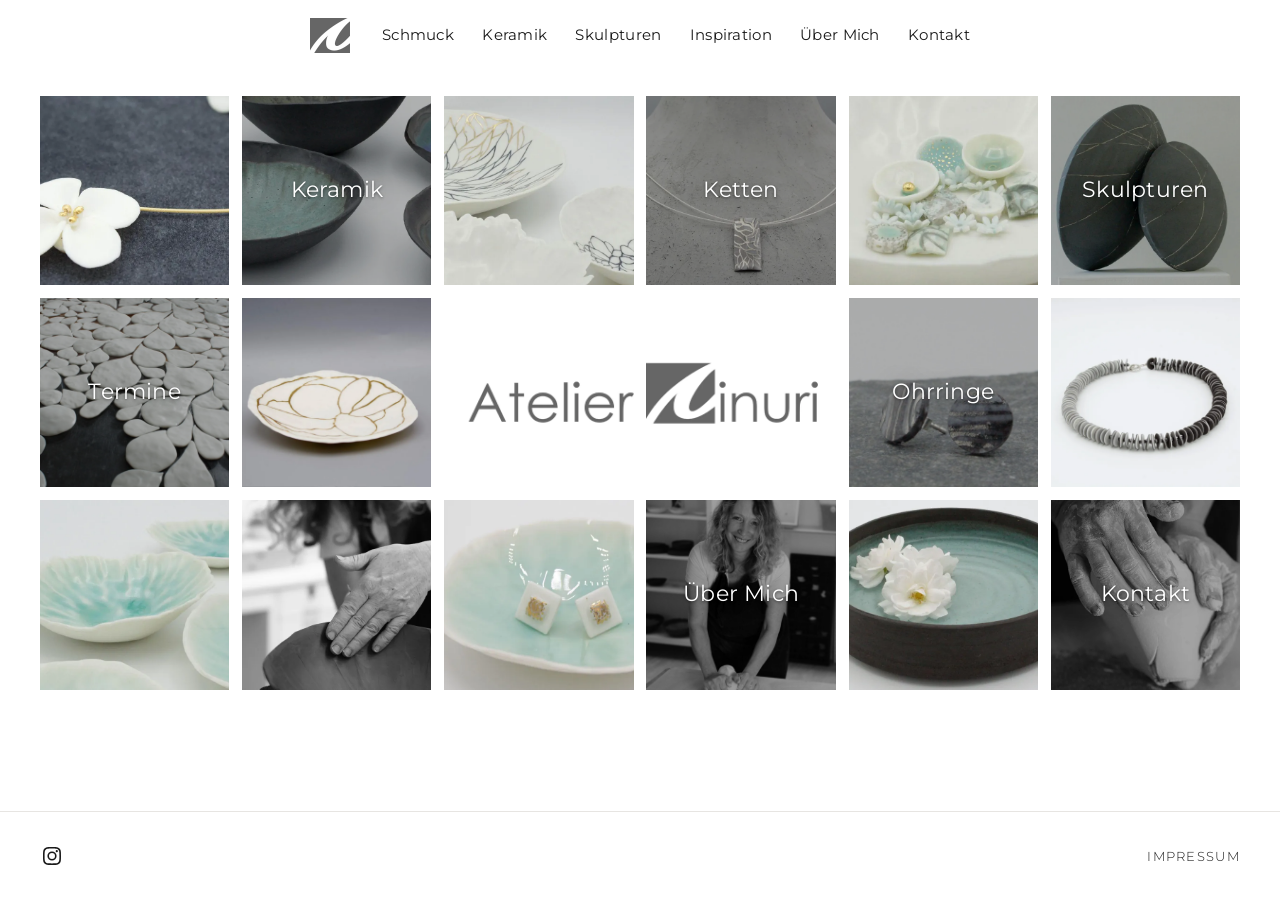
==== index.html @ c5128007 "Start page: black-and-white photos never share an edge The hands, Über Mich and Kontakt photos are t" ====
<!doctype html>
<html lang="de">
<head>
  <meta charset="utf-8">
  <meta name="viewport" content="width=device-width, initial-scale=1">
  <title>Atelier Ninuri</title>
  <meta name="description" content="Atelier Ninuri – Keramik und Porzellanmanufaktur in Gräfelfing: Schmuck, Keramik und Skulpturen von Martina Stößer.">
  <link rel="canonical" href="https://ninuri.de/">
  <meta property="og:type" content="website">
  <meta property="og:title" content="Atelier Ninuri">
  <meta property="og:description" content="Atelier Ninuri – Keramik und Porzellanmanufaktur in Gräfelfing: Schmuck, Keramik und Skulpturen von Martina Stößer.">
  <meta property="og:url" content="https://ninuri.de/">
  <meta property="og:image" content="https://ninuri.de/assets/img/home/start30.webp">
  <meta name="theme-color" content="#ffffff">
  <link rel="icon" type="image/png" href="assets/img/favicon.png">
  <link rel="apple-touch-icon" href="assets/img/apple-touch-icon.png">
  <link rel="preload" href="assets/fonts/montserrat.woff2" as="font" type="font/woff2" crossorigin>
  <link rel="stylesheet" href="css/style.css">
  <script>document.documentElement.classList.add('js')</script>
</head>
<body>
  <a class="skip-link" href="#main">Zum Inhalt springen</a>

  <header class="site-header">
    <div class="wrap header-inner">
      <a class="brand" href="./" aria-current="page"><img src="assets/img/logo.webp" width="160" height="140" alt="Atelier Ninuri – Startseite"></a>
      <button class="nav-toggle" type="button" aria-expanded="false" aria-controls="site-nav">
        <span class="nav-toggle-text">Menü</span><span class="burger" aria-hidden="true"></span>
      </button>
      <nav class="site-nav" id="site-nav" aria-label="Hauptmenü">
        <ul>
        <li><a href="schmuck/">Schmuck</a></li>
        <li><a href="keramik/">Keramik</a></li>
        <li><a href="skulpturen/">Skulpturen</a></li>
        <li><a href="inspiration/">Inspiration</a></li>
        <li><a href="ueber-mich/">Über Mich</a></li>
        <li><a href="kontaktformular/">Kontakt</a></li>
        </ul>
      </nav>
    </div>
  </header>

  <main id="main">
    <h1 class="visually-hidden">Atelier Ninuri</h1>
    <ul class="mosaic">
      <li style="--o4: 1; --o2: 1"><img src="assets/img/home/start00.webp" width="800" height="533" fetchpriority="high" decoding="async" alt=""></li>
      <li style="--o4: 2; --o2: 2"><a href="keramik/"><img src="assets/img/home/start01.webp" width="800" height="533" fetchpriority="high" decoding="async" alt=""><span class="tile-label"><span>Keramik</span></span></a></li>
      <li style="--o4: 3; --o2: 4"><img src="assets/img/home/start32.webp" width="800" height="533" fetchpriority="high" decoding="async" alt=""></li>
      <li style="--o4: 4; --o2: 3"><a href="schmuck/"><img src="assets/img/home/start33.webp" width="800" height="533" fetchpriority="high" decoding="async" alt=""><span class="tile-label"><span>Ketten</span></span></a></li>
      <li style="--o4: 6; --o2: 5"><img src="assets/img/home/start34.webp" width="800" height="533" fetchpriority="high" decoding="async" alt=""></li>
      <li style="--o4: 8; --o2: 6"><a href="skulpturen/"><img src="assets/img/home/start05.webp" width="800" height="533" fetchpriority="high" decoding="async" alt=""><span class="tile-label"><span>Skulpturen</span></span></a></li>
      <li class="sq" style="--o4: 5; --o2: 7"><a href="termine/"><img src="assets/img/home/start15.webp" width="800" height="800" loading="lazy" decoding="async" alt=""><span class="tile-label"><span>Termine</span></span></a></li>
      <li class="sq" style="--o4: 7; --o2: 8"><img src="assets/img/home/start21.webp" width="800" height="800" loading="lazy" decoding="async" alt=""></li>
      <li class="sq logo-half"><img src="assets/img/home/logo-left.webp" width="800" height="800" fetchpriority="high" alt=""></li>
      <li class="sq logo-half"><img src="assets/img/home/logo-right.webp" width="800" height="800" fetchpriority="high" alt=""></li>
      <li class="sq" style="--o4: 9; --o2: 10"><a href="schmuck/"><img src="assets/img/home/start14.webp" width="800" height="800" loading="lazy" decoding="async" alt=""><span class="tile-label"><span>Ohrringe</span></span></a></li>
      <li class="sq" style="--o4: 10; --o2: 9"><img src="assets/img/home/start10.webp" width="800" height="800" loading="lazy" decoding="async" alt=""></li>
      <li style="--o4: 12; --o2: 12"><img src="assets/img/home/start30.webp" width="800" height="533" loading="lazy" decoding="async" alt=""></li>
      <li style="--o4: 16; --o2: 15"><img src="assets/img/home/start22.webp" width="800" height="534" loading="lazy" decoding="async" alt=""></li>
      <li style="--o4: 15; --o2: 13"><img src="assets/img/home/start25.webp" width="800" height="534" loading="lazy" decoding="async" alt=""></li>
      <li style="--o4: 11; --o2: 11"><a href="ueber-mich/"><img src="assets/img/home/start24.webp" class="focus-top" width="800" height="800" loading="lazy" decoding="async" alt=""><span class="tile-label"><span>Über Mich</span></span></a></li>
      <li style="--o4: 13; --o2: 16"><img src="assets/img/home/start23.webp" width="800" height="534" loading="lazy" decoding="async" alt=""></li>
      <li style="--o4: 14; --o2: 14"><a href="kontaktformular/"><img src="assets/img/home/start31.webp" width="800" height="533" loading="lazy" decoding="async" alt=""><span class="tile-label"><span>Kontakt</span></span></a></li>
    </ul>
  </main>

  <footer class="site-footer">
    <div class="wrap footer-inner">
      <a class="social" href="https://www.instagram.com/atelier_ninuri/" aria-label="Atelier Ninuri auf Instagram"><svg viewBox="0 0 24 24" aria-hidden="true" focusable="false"><path fill="currentColor" d="M12 4.6c2.4 0 2.7 0 3.6.1.9 0 1.4.2 1.7.3.4.2.7.4 1 .7.3.3.5.6.7 1 .1.3.3.8.3 1.7.1.9.1 1.2.1 3.6s0 2.7-.1 3.6c0 .9-.2 1.4-.3 1.7-.2.4-.4.7-.7 1-.3.3-.6.5-1 .7-.3.1-.8.3-1.7.3-.9.1-1.2.1-3.6.1s-2.7 0-3.6-.1c-.9 0-1.4-.2-1.7-.3-.4-.2-.7-.4-1-.7-.3-.3-.5-.6-.7-1-.1-.3-.3-.8-.3-1.7-.1-.9-.1-1.2-.1-3.6s0-2.7.1-3.6c0-.9.2-1.4.3-1.7.2-.4.4-.7.7-1 .3-.3.6-.5 1-.7.3-.1.8-.3 1.7-.3.9-.1 1.2-.1 3.6-.1M12 3c-2.4 0-2.8 0-3.7.1-1 0-1.6.2-2.2.4-.6.2-1.1.5-1.6 1s-.8 1-1 1.6c-.2.6-.4 1.2-.4 2.2C3 9.2 3 9.6 3 12s0 2.8.1 3.7c0 1 .2 1.6.4 2.2.2.6.5 1.1 1 1.6s1 .8 1.6 1c.6.2 1.2.4 2.2.4.9.1 1.3.1 3.7.1s2.8 0 3.7-.1c1 0 1.6-.2 2.2-.4.6-.2 1.1-.5 1.6-1s.8-1 1-1.6c.2-.6.4-1.2.4-2.2.1-.9.1-1.3.1-3.7s0-2.8-.1-3.7c0-1-.2-1.6-.4-2.2-.2-.6-.5-1.1-1-1.6s-1-.8-1.6-1c-.6-.2-1.2-.4-2.2-.4C14.8 3 14.4 3 12 3zm0 4.4a4.6 4.6 0 1 0 0 9.2 4.6 4.6 0 0 0 0-9.2zM12 15a3 3 0 1 1 0-6 3 3 0 0 1 0 6zm4.8-8.9a1.1 1.1 0 1 0 0 2.2 1.1 1.1 0 0 0 0-2.2z"/></svg></a>
      <div class="footer-links">
        <a href="impressum/">Impressum</a>
      </div>
    </div>
  </footer>

  <script src="js/main.js" defer></script>
</body>
</html>
---- css/style.css ----
/* Atelier Ninuri */

@font-face {
  font-family: "Montserrat";
  src: url("../assets/fonts/montserrat.woff2") format("woff2");
  font-weight: 100 900;
  font-style: normal;
  font-display: swap;
}
@font-face {
  font-family: "Montserrat";
  src: url("../assets/fonts/montserrat-italic.woff2") format("woff2");
  font-weight: 100 900;
  font-style: italic;
  font-display: swap;
}

:root {
  --bg: #fff;
  --fg: #1a1a1a;
  --muted: #666;
  --line: #e7e5e2;
  --surface: #f6f5f3;
  --accent: #3b7c77; /* turquoise glaze */
  --header-h: 72px;
  --max: 1280px;
  --gutter: clamp(1rem, 4vw, 2.5rem);
  --gap: clamp(.5rem, 1vw, .875rem);
  --section-y: clamp(3rem, 8vw, 6.5rem);
  --ease-out: cubic-bezier(.22, 1, .36, 1);
}

*, *::before, *::after { box-sizing: border-box; }

html { scroll-behavior: smooth; scroll-padding-top: calc(var(--header-h) + 1rem); }

body {
  margin: 0;
  min-height: 100vh; min-height: 100dvh;
  display: flex; flex-direction: column;
  background: var(--bg);
  color: var(--fg);
  font-family: "Montserrat", Arial, sans-serif;
  font-weight: 300;
  font-size: clamp(16px, .5vw + 14px, 18px);
  line-height: 1.75;
  -webkit-font-smoothing: antialiased;
  text-rendering: optimizeLegibility;
  overflow-x: clip;
}
body.menu-open, html:has(dialog[open]) { overflow: hidden; }
main { flex: 1; }

img { display: block; max-width: 100%; height: auto; }
a { color: inherit; text-underline-offset: .22em; text-decoration-thickness: 1px; transition: color .2s; }
a:hover { color: var(--accent); }
:focus-visible { outline: 2px solid var(--accent); outline-offset: 3px; border-radius: 2px; }
::selection { background: var(--accent); color: #fff; }
strong, b { font-weight: 500; }

.visually-hidden {
  position: absolute !important; width: 1px; height: 1px; padding: 0; margin: -1px;
  overflow: hidden; clip: rect(0 0 0 0); white-space: nowrap; border: 0;
}
.skip-link {
  position: absolute; left: -9999px; top: 0; z-index: 100;
  background: var(--fg); color: var(--bg); padding: .5rem 1rem; text-decoration: none;
}
.skip-link:focus { left: 1rem; top: 1rem; }

.wrap { width: 100%; max-width: var(--max); margin-inline: auto; padding-inline: var(--gutter); }
.wrap-narrow { max-width: 760px; }

/* Header */
.site-header {
  position: sticky; top: 0; z-index: 50;
  height: var(--header-h);
  background: rgba(255, 255, 255, .92);
  -webkit-backdrop-filter: blur(12px); backdrop-filter: blur(12px);
  border-bottom: 1px solid transparent;
  transition: border-color .3s, box-shadow .3s, height .3s var(--ease-out);
}
.site-header.is-scrolled { --header-h: 60px; border-bottom-color: var(--line); box-shadow: 0 6px 24px rgba(0, 0, 0, .04); }
.header-inner {
  height: 100%; display: flex; align-items: center; justify-content: center; gap: clamp(1.25rem, 2.5vw, 2.25rem);
}
.brand { display: inline-flex; align-items: center; padding: .5rem; margin: -.5rem; border-radius: 4px; }
.brand img { width: 40px; height: auto; transition: transform .4s var(--ease-out); }
.brand:hover img { transform: rotate(-6deg) scale(1.06); }
.nav-toggle { display: none; }
.site-nav ul { list-style: none; margin: 0; padding: 0; display: flex; gap: clamp(1rem, 2.2vw, 2rem); }
.site-nav a {
  position: relative; display: inline-block; padding: .6rem 0;
  text-decoration: none; font-size: 15px; font-weight: 400; letter-spacing: .02em; white-space: nowrap;
}
.site-nav a::after {
  content: ""; position: absolute; left: 0; right: 0; bottom: .35rem; height: 1px;
  background: currentColor; transform: scaleX(0); transform-origin: left; transition: transform .35s var(--ease-out);
}
.site-nav a:hover { color: var(--fg); }
.site-nav a:hover::after, .site-nav a:focus-visible::after, .site-nav a[aria-current="page"]::after { transform: scaleX(1); }

@media (max-width: 820px) {
  :root { --header-h: 64px; }
  .site-header.is-scrolled { --header-h: 56px; }
  .header-inner { justify-content: space-between; }
  .brand img { width: 36px; }
  .nav-toggle {
    display: inline-flex; align-items: center; gap: .6rem;
    min-height: 48px; padding: 0 .25rem 0 .75rem; margin-right: -.25rem;
    background: none; border: 0; color: var(--fg); cursor: pointer;
    font: inherit; font-size: 14px; font-weight: 400; letter-spacing: .04em;
  }
  .burger, .burger::before, .burger::after {
    display: block; width: 22px; height: 1.5px; background: currentColor; border-radius: 2px;
    transition: transform .3s var(--ease-out), background-color .2s;
  }
  .burger { position: relative; }
  .burger::before, .burger::after { content: ""; position: absolute; left: 0; }
  .burger::before { transform: translateY(-6px); }
  .burger::after { transform: translateY(6px); }
  .nav-toggle[aria-expanded="true"] .burger { background: transparent; }
  .nav-toggle[aria-expanded="true"] .burger::before { transform: rotate(45deg); }
  .nav-toggle[aria-expanded="true"] .burger::after { transform: rotate(-45deg); }

  .site-nav {
    position: fixed; top: var(--header-h); left: 0; right: 0; height: calc(100dvh - var(--header-h));
    background: var(--bg); overflow-y: auto;
    padding: 1rem var(--gutter) 2rem;
    visibility: hidden; opacity: 0; transform: translateY(-8px);
    transition: opacity .3s var(--ease-out), transform .3s var(--ease-out), visibility 0s .3s;
  }
  .site-nav.is-open { visibility: visible; opacity: 1; transform: none; transition-delay: 0s; }
  .site-nav ul { flex-direction: column; gap: 0; }
  .site-nav li { border-bottom: 1px solid var(--line); }
  .site-nav a { display: block; padding: 1rem 0; font-size: 1.25rem; }
  .site-nav a::after { display: none; }
  .site-nav a[aria-current="page"] { color: var(--accent); }
  /* Without JavaScript the menu stays visible as a wrapped row */
  html:not(.js) .nav-toggle { display: none; }
  html:not(.js) .site-header { height: auto; position: static; }
  html:not(.js) .header-inner { flex-wrap: wrap; justify-content: center; padding-block: .75rem; }
  html:not(.js) .site-nav { position: static; height: auto; padding: 0; visibility: visible; opacity: 1; transform: none; }
  html:not(.js) .site-nav ul { flex-direction: row; flex-wrap: wrap; justify-content: center; gap: 0 1.25rem; }
  html:not(.js) .site-nav li { border: 0; }
  html:not(.js) .site-nav a { font-size: 15px; padding: .5rem 0; }
}

/* Home mosaic: six columns of landscape, square and landscape tiles */
.mosaic {
  list-style: none; margin: 0 auto; padding: clamp(.75rem, 2vw, 1.5rem) var(--gutter) var(--section-y);
  max-width: 1600px;
  display: grid; grid-template-columns: repeat(6, 1fr); gap: var(--gap);
}
.mosaic li { position: relative; overflow: hidden; background: var(--surface); aspect-ratio: 3 / 2; }
.mosaic .sq { aspect-ratio: 1; }
.mosaic .logo-half { background: #fff; }
.mosaic img { width: 100%; height: 100%; object-fit: cover; }
.mosaic a { position: absolute; inset: 0; display: block; color: #fff; text-decoration: none; }
.mosaic a img { transition: transform .8s var(--ease-out), filter .4s; }
.mosaic a::before {
  content: ""; position: absolute; inset: 0; z-index: 1;
  background: rgba(0, 0, 0, .3); transition: background-color .4s;
}
.tile-label {
  position: absolute; inset: 0; z-index: 2; display: grid; place-items: center; padding: .5rem;
  font-size: clamp(.9rem, 1.7vw, 1.9rem); font-weight: 400; letter-spacing: .01em; text-align: center;
  text-shadow: 0 1px 3px rgba(0, 0, 0, .45), 0 0 22px rgba(0, 0, 0, .35);
}
.tile-label span { position: relative; padding-bottom: .15em; }
.tile-label span::after {
  content: ""; position: absolute; left: 15%; right: 15%; bottom: 0; height: 1px; background: currentColor;
  transform: scaleX(0); transition: transform .45s var(--ease-out);
}
.mosaic a:hover img, .mosaic a:focus-visible img { transform: scale(1.05); }
.mosaic a:hover::before, .mosaic a:focus-visible::before { background: rgba(0, 0, 0, .4); }
.mosaic a:hover .tile-label span::after, .mosaic a:focus-visible .tile-label span::after { transform: scaleX(1); }
.mosaic a:hover { color: #fff; }
.mosaic a:focus-visible { outline-offset: -4px; outline-color: #fff; }

/* All rows square when the whole mosaic fits the window height (set in main.js) */
.mosaic.is-square li { aspect-ratio: 1; }
.mosaic .focus-top { object-position: 50% 4%; }

/* Tall windows where all five rows fit (set in main.js): 4 x 5 square tiles,
   the two logo halves fill a 2 x 2 block in the middle (one column each, so
   the gap still runs through the logo) */
@media (min-width: 641px) {
  .mosaic.is-four { grid-template-columns: repeat(4, 1fr); }
  .mosaic.is-four li { aspect-ratio: 1; order: var(--o4); }
  .mosaic.is-four .logo-half { grid-row: 2 / span 2; grid-column: 2; aspect-ratio: auto; }
  .mosaic.is-four .logo-half + .logo-half { grid-column: 3; }
  .mosaic.is-four .logo-half img { object-fit: contain; }
  .mosaic.is-four .tile-label { font-size: clamp(1rem, 2.4vw, 1.9rem); }
}

/* Phones: two columns, the two logo halves side by side on top with the same gap */
@media (max-width: 640px) {
  .mosaic { grid-template-columns: repeat(2, 1fr); }
  .mosaic li { aspect-ratio: 1; order: var(--o2); }
  .mosaic .logo-half { order: -1; }
  .tile-label { font-size: 1.2rem; }
}

/* Page titles and cover bands */
.page-head { padding-top: clamp(1.5rem, 4vw, 3rem); }
.page-title {
  margin: 0 0 clamp(1.5rem, 3vw, 2.5rem);
  font-size: clamp(1.9rem, 3vw + 1rem, 3rem); font-weight: 300; line-height: 1.2; letter-spacing: -.005em;
}
.cover {
  position: relative; display: grid; place-items: center; overflow: hidden;
  min-height: clamp(150px, 22vw, 300px); margin: 0 0 clamp(1.25rem, 3vw, 2.25rem);
  background: var(--surface); color: #fff; text-align: center; isolation: isolate;
}
.cover img { position: absolute; inset: 0; width: 100%; height: 100%; object-fit: cover; z-index: -2; }
.cover::after { content: ""; position: absolute; inset: 0; z-index: -1; background: rgba(0, 0, 0, .3); }
.cover h2, .cover h1 {
  margin: 0; padding: 1rem; font-size: clamp(2rem, 4vw + 1rem, 3.4rem); font-weight: 300; line-height: 1.15;
  text-shadow: 0 2px 18px rgba(0, 0, 0, .25);
}
.section { padding-bottom: var(--section-y); }
.section + .section { padding-top: 0; }

/* Work galleries */
.gallery {
  list-style: none; margin: 0; padding: 0;
  display: grid; grid-template-columns: repeat(4, 1fr); gap: clamp(1rem, 2.2vw, 2rem) var(--gap);
  align-items: start;
}
.gallery figure { margin: 0; }
.gallery a { display: block; overflow: hidden; background: var(--surface); text-decoration: none; }
.gallery img { width: 100%; transition: transform .8s var(--ease-out); }
.gallery a:hover img, .gallery a:focus-visible img { transform: scale(1.04); }
.gallery a:focus-visible { outline-offset: 3px; }
.gallery figcaption { margin-top: .55rem; font-size: 14px; line-height: 1.45; color: var(--muted); }
.gallery-portrait { grid-template-columns: repeat(auto-fill, minmax(min(100%, 260px), 1fr)); max-width: 1100px; margin-inline: auto; }
@media (max-width: 1000px) { .gallery { grid-template-columns: repeat(3, 1fr); } }
@media (max-width: 640px) {
  .gallery, .gallery-portrait { grid-template-columns: repeat(2, 1fr); }
  .gallery figcaption { font-size: 13px; }
}

/* Two-column pages: Über mich, Termine */
.split {
  display: grid; grid-template-columns: minmax(0, 1fr) minmax(0, 1fr); gap: clamp(1.75rem, 5vw, 5rem);
  align-items: center; padding-block: clamp(1rem, 3vw, 2.5rem) var(--section-y);
}
.split-media img { width: 100%; }
.split-text > :first-child { margin-top: 0; }
.split-text p { margin: 0 0 1.1em; max-width: 34em; }
.split-reverse .split-media { order: 2; }
.lead-name { font-size: 1.15em; }
.contact-lines a { text-decoration: none; }
.contact-lines a:hover { text-decoration: underline; }
@media (max-width: 760px) {
  .split { grid-template-columns: 1fr; }
  .split-reverse .split-media { order: 0; }
}

.events { list-style: none; margin: 0; padding: 0; text-align: center; }
.event + .event { margin-top: clamp(2rem, 4vw, 3rem); padding-top: clamp(2rem, 4vw, 3rem); border-top: 1px solid var(--line); }
.event h2 {
  margin: 0 0 .5rem; font-size: 15px; font-weight: 500; letter-spacing: .08em; text-transform: uppercase; line-height: 1.5;
}
.event p { margin: 0 0 .35rem; max-width: none; }
.event .when { font-variant-numeric: tabular-nums; }
.event a { color: var(--accent); overflow-wrap: anywhere; }

/* Buttons and text pages */
.button {
  display: inline-flex; align-items: center; justify-content: center; gap: .6rem;
  min-height: 48px; padding: .75rem 1.6rem; border: 1px solid var(--fg); border-radius: 999px;
  color: var(--fg); background: transparent; text-decoration: none; font-weight: 400; letter-spacing: .02em;
  transition: background-color .25s, color .25s, border-color .25s;
  overflow-wrap: anywhere; text-align: center;
}
.button:hover { background: var(--fg); color: var(--bg); }
.button svg { width: 20px; height: 20px; flex: none; }
.contact-box { text-align: center; padding-bottom: var(--section-y); }
.contact-box p { margin: 0 auto 1.25rem; }
.contact-box .contact-lines { margin-top: 2rem; color: var(--muted); }

.prose { padding-bottom: var(--section-y); }
.prose h2 {
  margin: 2.5rem 0 1rem; font-size: 15px; font-weight: 500; letter-spacing: .08em; text-transform: uppercase;
}
.prose h3 { margin: 2rem 0 .5rem; font-size: 1.05rem; font-weight: 500; }
.prose p, .prose ul { margin: 0 0 1em; }
.prose ul { padding-left: 1.25rem; }
.prose a { overflow-wrap: anywhere; }

/* Footer */
.site-footer { border-top: 1px solid var(--line); }
.footer-inner {
  display: flex; align-items: center; justify-content: space-between; gap: 1rem; flex-wrap: wrap;
  padding-block: 1.25rem;
}
.footer-inner a { text-decoration: none; }
.social { display: inline-flex; align-items: center; justify-content: center; width: 48px; height: 48px; margin-left: -12px; border-radius: 50%; }
.social svg { width: 24px; height: 24px; }
.footer-links { display: flex; gap: 1.5rem; font-size: 13px; letter-spacing: .1em; text-transform: uppercase; }
.footer-links a { display: inline-block; padding: .75rem 0; }
.footer-links a:hover { text-decoration: underline; }

/* Lightbox */
.lightbox {
  width: 100vw; max-width: 100vw; height: 100vh; height: 100dvh; max-height: 100dvh;
  margin: 0; padding: 0; border: 0; background: var(--bg); color: var(--fg);
}
.lightbox::backdrop { background: rgba(255, 255, 255, .9); }
.lightbox[open] { display: grid; grid-template-rows: 1fr auto; }
.lb-stage { display: grid; place-items: center; min-height: 0; padding: 4rem 4.5rem 0; }
.lb-stage img { max-width: 100%; max-height: calc(100vh - 8.5rem); max-height: calc(100dvh - 8.5rem); width: auto; height: auto; object-fit: contain; }
.lb-bar { display: flex; justify-content: center; align-items: baseline; gap: 1rem; padding: 1rem var(--gutter) 1.25rem; text-align: center; }
.lb-caption { font-size: 15px; }
.lb-count { font-size: 13px; color: var(--muted); font-variant-numeric: tabular-nums; }
.lb-btn {
  position: absolute; display: inline-flex; align-items: center; justify-content: center;
  width: 48px; height: 48px; border: 0; border-radius: 50%; background: rgba(255, 255, 255, .85);
  color: var(--fg); cursor: pointer; transition: background-color .2s;
}
.lb-btn:hover { background: var(--surface); }
.lb-btn svg { width: 24px; height: 24px; }
.lb-close { top: .75rem; right: .75rem; }
.lb-prev, .lb-next { top: 50%; transform: translateY(-50%); }
.lb-prev { left: .75rem; }
.lb-next { right: .75rem; }
@media (max-width: 640px) {
  .lb-stage { padding: 3.75rem .5rem 0; }
  .lb-prev, .lb-next { top: auto; bottom: .5rem; transform: none; }
  .lb-bar { padding-inline: 4rem; flex-direction: column; align-items: center; gap: .1rem; }
}

/* Scroll reveal */
.js .reveal { opacity: 0; transform: translateY(18px); transition: opacity .8s var(--ease-out), transform .8s var(--ease-out); }
.js .reveal.is-in { opacity: 1; transform: none; }

@media (prefers-reduced-motion: reduce) {
  html { scroll-behavior: auto; }
  *, *::before, *::after { transition-duration: .01ms !important; animation-duration: .01ms !important; }
  .js .reveal { opacity: 1; transform: none; }
  .mosaic a:hover img, .gallery a:hover img, .brand:hover img { transform: none; }
}
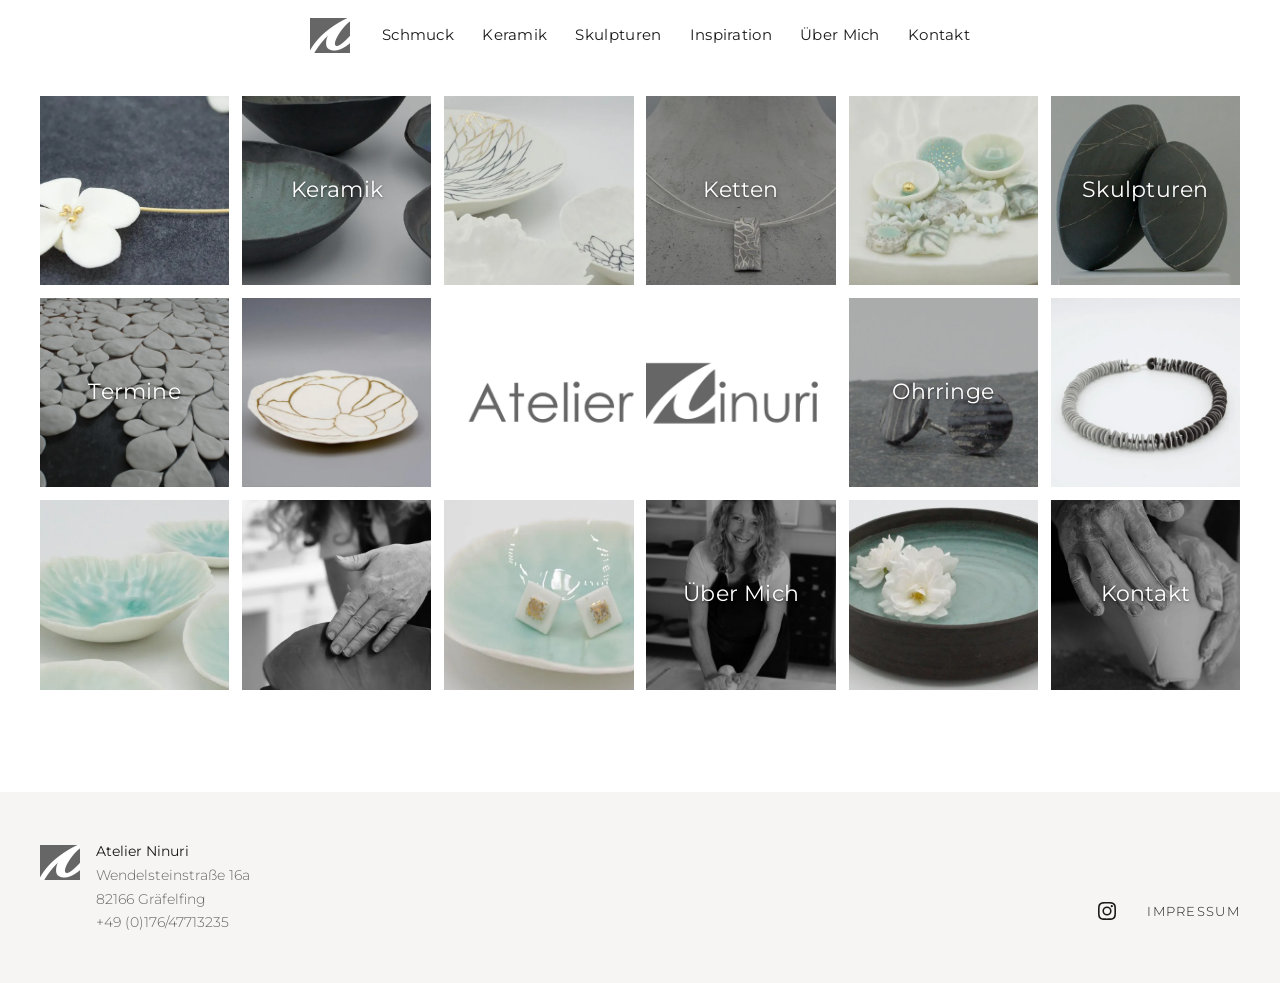
==== commit 73e7ca71: "Design pass: captions, section switcher, next collection, footer - Gallery captions split into name " ====
--- a/index.html
+++ b/index.html
@@ -66,8 +66,12 @@
 
   <footer class="site-footer">
     <div class="wrap footer-inner">
-      <a class="social" href="https://www.instagram.com/atelier_ninuri/" aria-label="Atelier Ninuri auf Instagram"><svg viewBox="0 0 24 24" aria-hidden="true" focusable="false"><path fill="currentColor" d="M12 4.6c2.4 0 2.7 0 3.6.1.9 0 1.4.2 1.7.3.4.2.7.4 1 .7.3.3.5.6.7 1 .1.3.3.8.3 1.7.1.9.1 1.2.1 3.6s0 2.7-.1 3.6c0 .9-.2 1.4-.3 1.7-.2.4-.4.7-.7 1-.3.3-.6.5-1 .7-.3.1-.8.3-1.7.3-.9.1-1.2.1-3.6.1s-2.7 0-3.6-.1c-.9 0-1.4-.2-1.7-.3-.4-.2-.7-.4-1-.7-.3-.3-.5-.6-.7-1-.1-.3-.3-.8-.3-1.7-.1-.9-.1-1.2-.1-3.6s0-2.7.1-3.6c0-.9.2-1.4.3-1.7.2-.4.4-.7.7-1 .3-.3.6-.5 1-.7.3-.1.8-.3 1.7-.3.9-.1 1.2-.1 3.6-.1M12 3c-2.4 0-2.8 0-3.7.1-1 0-1.6.2-2.2.4-.6.2-1.1.5-1.6 1s-.8 1-1 1.6c-.2.6-.4 1.2-.4 2.2C3 9.2 3 9.6 3 12s0 2.8.1 3.7c0 1 .2 1.6.4 2.2.2.6.5 1.1 1 1.6s1 .8 1.6 1c.6.2 1.2.4 2.2.4.9.1 1.3.1 3.7.1s2.8 0 3.7-.1c1 0 1.6-.2 2.2-.4.6-.2 1.1-.5 1.6-1s.8-1 1-1.6c.2-.6.4-1.2.4-2.2.1-.9.1-1.3.1-3.7s0-2.8-.1-3.7c0-1-.2-1.6-.4-2.2-.2-.6-.5-1.1-1-1.6s-1-.8-1.6-1c-.6-.2-1.2-.4-2.2-.4C14.8 3 14.4 3 12 3zm0 4.4a4.6 4.6 0 1 0 0 9.2 4.6 4.6 0 0 0 0-9.2zM12 15a3 3 0 1 1 0-6 3 3 0 0 1 0 6zm4.8-8.9a1.1 1.1 0 1 0 0 2.2 1.1 1.1 0 0 0 0-2.2z"/></svg></a>
+      <div class="footer-brand">
+        <img src="assets/img/logo.webp" width="160" height="140" loading="lazy" alt="">
+        <p><strong>Atelier Ninuri</strong><br>Wendelsteinstraße 16a<br>82166 Gräfelfing<br><a href="tel:+4917647713235">+49 (0)176/47713235</a></p>
+      </div>
       <div class="footer-links">
+        <a class="social" href="https://www.instagram.com/atelier_ninuri/" aria-label="Atelier Ninuri auf Instagram"><svg viewBox="0 0 24 24" aria-hidden="true" focusable="false"><path fill="currentColor" d="M12 4.6c2.4 0 2.7 0 3.6.1.9 0 1.4.2 1.7.3.4.2.7.4 1 .7.3.3.5.6.7 1 .1.3.3.8.3 1.7.1.9.1 1.2.1 3.6s0 2.7-.1 3.6c0 .9-.2 1.4-.3 1.7-.2.4-.4.7-.7 1-.3.3-.6.5-1 .7-.3.1-.8.3-1.7.3-.9.1-1.2.1-3.6.1s-2.7 0-3.6-.1c-.9 0-1.4-.2-1.7-.3-.4-.2-.7-.4-1-.7-.3-.3-.5-.6-.7-1-.1-.3-.3-.8-.3-1.7-.1-.9-.1-1.2-.1-3.6s0-2.7.1-3.6c0-.9.2-1.4.3-1.7.2-.4.4-.7.7-1 .3-.3.6-.5 1-.7.3-.1.8-.3 1.7-.3.9-.1 1.2-.1 3.6-.1M12 3c-2.4 0-2.8 0-3.7.1-1 0-1.6.2-2.2.4-.6.2-1.1.5-1.6 1s-.8 1-1 1.6c-.2.6-.4 1.2-.4 2.2C3 9.2 3 9.6 3 12s0 2.8.1 3.7c0 1 .2 1.6.4 2.2.2.6.5 1.1 1 1.6s1 .8 1.6 1c.6.2 1.2.4 2.2.4.9.1 1.3.1 3.7.1s2.8 0 3.7-.1c1 0 1.6-.2 2.2-.4.6-.2 1.1-.5 1.6-1s.8-1 1-1.6c.2-.6.4-1.2.4-2.2.1-.9.1-1.3.1-3.7s0-2.8-.1-3.7c0-1-.2-1.6-.4-2.2-.2-.6-.5-1.1-1-1.6s-1-.8-1.6-1c-.6-.2-1.2-.4-2.2-.4C14.8 3 14.4 3 12 3zm0 4.4a4.6 4.6 0 1 0 0 9.2 4.6 4.6 0 0 0 0-9.2zM12 15a3 3 0 1 1 0-6 3 3 0 0 1 0 6zm4.8-8.9a1.1 1.1 0 1 0 0 2.2 1.1 1.1 0 0 0 0-2.2z"/></svg></a>
         <a href="impressum/">Impressum</a>
       </div>
     </div>
--- a/css/style.css
+++ b/css/style.css
@@ -80,7 +80,9 @@
   border-bottom: 1px solid transparent;
   transition: border-color .3s, box-shadow .3s, height .3s var(--ease-out);
 }
-.site-header.is-scrolled { --header-h: 60px; border-bottom-color: var(--line); box-shadow: 0 6px 24px rgba(0, 0, 0, .04); }
+html.is-scrolled { --header-h: 60px; }
+.is-scrolled .site-header { border-bottom-color: var(--line); box-shadow: 0 6px 24px rgba(0, 0, 0, .04); }
+html:has(.subnav).is-scrolled .site-header { box-shadow: none; }
 .header-inner {
   height: 100%; display: flex; align-items: center; justify-content: center; gap: clamp(1.25rem, 2.5vw, 2.25rem);
 }
@@ -102,7 +104,7 @@
 
 @media (max-width: 820px) {
   :root { --header-h: 64px; }
-  .site-header.is-scrolled { --header-h: 56px; }
+  html.is-scrolled { --header-h: 56px; }
   .header-inner { justify-content: space-between; }
   .brand img { width: 36px; }
   .nav-toggle {
@@ -233,7 +235,39 @@
 .gallery img { width: 100%; transition: transform .8s var(--ease-out); }
 .gallery a:hover img, .gallery a:focus-visible img { transform: scale(1.04); }
 .gallery a:focus-visible { outline-offset: 3px; }
-.gallery figcaption { margin-top: .55rem; font-size: 14px; line-height: 1.45; color: var(--muted); }
+.gallery figcaption { margin-top: .6rem; font-size: 15px; line-height: 1.4; }
+.work-name { display: block; color: var(--fg); font-weight: 400; }
+.work-detail { display: block; margin-top: .1rem; font-size: 13px; color: var(--muted); letter-spacing: .02em; }
+.gallery a:hover + figcaption .work-name { color: var(--accent); }
+
+/* Section switcher (Gold · Silber, Porzellan · Steinzeug) */
+.subnav {
+  position: sticky; top: var(--header-h); z-index: 40;
+  display: flex; justify-content: center; padding: .5rem var(--gutter) .75rem;
+  background: rgba(255, 255, 255, .92); -webkit-backdrop-filter: blur(12px); backdrop-filter: blur(12px);
+  transition: top .3s var(--ease-out);
+}
+.subnav ul { list-style: none; margin: 0; padding: 4px; display: flex; gap: 4px; border: 1px solid var(--line); border-radius: 999px; }
+.subnav a {
+  display: inline-flex; align-items: center; min-height: 40px; padding: 0 1.25rem; border-radius: 999px;
+  font-size: 14px; letter-spacing: .04em; text-decoration: none; transition: background-color .25s, color .25s;
+}
+.subnav a:hover { color: var(--fg); background: var(--surface); }
+.subnav a.is-active { background: var(--fg); color: var(--bg); }
+html:has(.subnav) { scroll-padding-top: calc(var(--header-h) + 4.5rem); }
+
+/* Link on to the next collection */
+.next-page { display: flex; justify-content: flex-end; padding-bottom: var(--section-y); }
+.next-page a {
+  display: inline-flex; align-items: center; gap: 1rem; padding: 1rem 0;
+  border-bottom: 1px solid var(--line); text-decoration: none;
+  font-size: clamp(1.6rem, 2.5vw + 1rem, 2.6rem); font-weight: 300; line-height: 1.2;
+  transition: border-color .3s, color .3s;
+}
+.next-page .arrow { display: inline-flex; transition: transform .4s var(--ease-out); }
+.next-page svg { width: 1em; height: 1em; }
+.next-page a:hover { border-color: var(--accent); }
+.next-page a:hover .arrow { transform: translateX(.35em); }
 .gallery-portrait { grid-template-columns: repeat(auto-fill, minmax(min(100%, 260px), 1fr)); max-width: 1100px; margin-inline: auto; }
 @media (max-width: 1000px) { .gallery { grid-template-columns: repeat(3, 1fr); } }
 @media (max-width: 640px) {
@@ -250,7 +284,7 @@
 .split-text > :first-child { margin-top: 0; }
 .split-text p { margin: 0 0 1.1em; max-width: 34em; }
 .split-reverse .split-media { order: 2; }
-.lead-name { font-size: 1.15em; }
+.lead-name { margin-bottom: 1.5rem !important; font-size: clamp(1.6rem, 2vw + 1rem, 2.4rem); font-weight: 300; line-height: 1.2; }
 .contact-lines a { text-decoration: none; }
 .contact-lines a:hover { text-decoration: underline; }
 @media (max-width: 760px) {
@@ -281,6 +315,14 @@
 .contact-box p { margin: 0 auto 1.25rem; }
 .contact-box .contact-lines { margin-top: 2rem; color: var(--muted); }
 
+.photo-strip {
+  list-style: none; margin: 0 0 clamp(2rem, 4vw, 3rem); padding: 0;
+  display: grid; grid-template-columns: repeat(6, 1fr); gap: var(--gap);
+}
+.photo-strip li { aspect-ratio: 1; overflow: hidden; background: var(--surface); }
+.photo-strip img { width: 100%; height: 100%; object-fit: cover; }
+@media (max-width: 760px) { .photo-strip { grid-template-columns: repeat(3, 1fr); } }
+
 .prose { padding-bottom: var(--section-y); }
 .prose h2 {
   margin: 2.5rem 0 1rem; font-size: 15px; font-weight: 500; letter-spacing: .08em; text-transform: uppercase;
@@ -291,17 +333,24 @@
 .prose a { overflow-wrap: anywhere; }
 
 /* Footer */
-.site-footer { border-top: 1px solid var(--line); }
+.site-footer { background: var(--surface); }
 .footer-inner {
-  display: flex; align-items: center; justify-content: space-between; gap: 1rem; flex-wrap: wrap;
-  padding-block: 1.25rem;
+  display: flex; align-items: flex-end; justify-content: space-between; gap: 1.5rem 2rem; flex-wrap: wrap;
+  padding-block: clamp(2rem, 4vw, 3rem);
 }
 .footer-inner a { text-decoration: none; }
-.social { display: inline-flex; align-items: center; justify-content: center; width: 48px; height: 48px; margin-left: -12px; border-radius: 50%; }
+.footer-inner a:hover { color: var(--accent); }
+.footer-brand { display: flex; align-items: flex-start; gap: 1rem; }
+.footer-brand img { width: 40px; margin-top: .3rem; }
+.footer-brand p { margin: 0; font-size: 14px; line-height: 1.7; color: var(--muted); }
+.footer-brand strong { color: var(--fg); font-weight: 400; }
+.social { display: inline-flex; align-items: center; justify-content: center; width: 48px; height: 48px; border-radius: 50%; }
 .social svg { width: 24px; height: 24px; }
-.footer-links { display: flex; gap: 1.5rem; font-size: 13px; letter-spacing: .1em; text-transform: uppercase; }
-.footer-links a { display: inline-block; padding: .75rem 0; }
-.footer-links a:hover { text-decoration: underline; }
+.footer-links { display: flex; align-items: center; gap: 1rem; font-size: 13px; letter-spacing: .1em; text-transform: uppercase; }
+.footer-links a:not(.social) { display: inline-block; padding: .75rem 0; }
+
+/* Soft cross-fade between pages in browsers that support it */
+@view-transition { navigation: auto; }
 
 /* Lightbox */
 .lightbox {
@@ -340,5 +389,6 @@
   html { scroll-behavior: auto; }
   *, *::before, *::after { transition-duration: .01ms !important; animation-duration: .01ms !important; }
   .js .reveal { opacity: 1; transform: none; }
-  .mosaic a:hover img, .gallery a:hover img, .brand:hover img { transform: none; }
-}
+  .mosaic a:hover img, .gallery a:hover img, .brand:hover img, .next-page a:hover .arrow { transform: none; }
+  @view-transition { navigation: none; }
+}
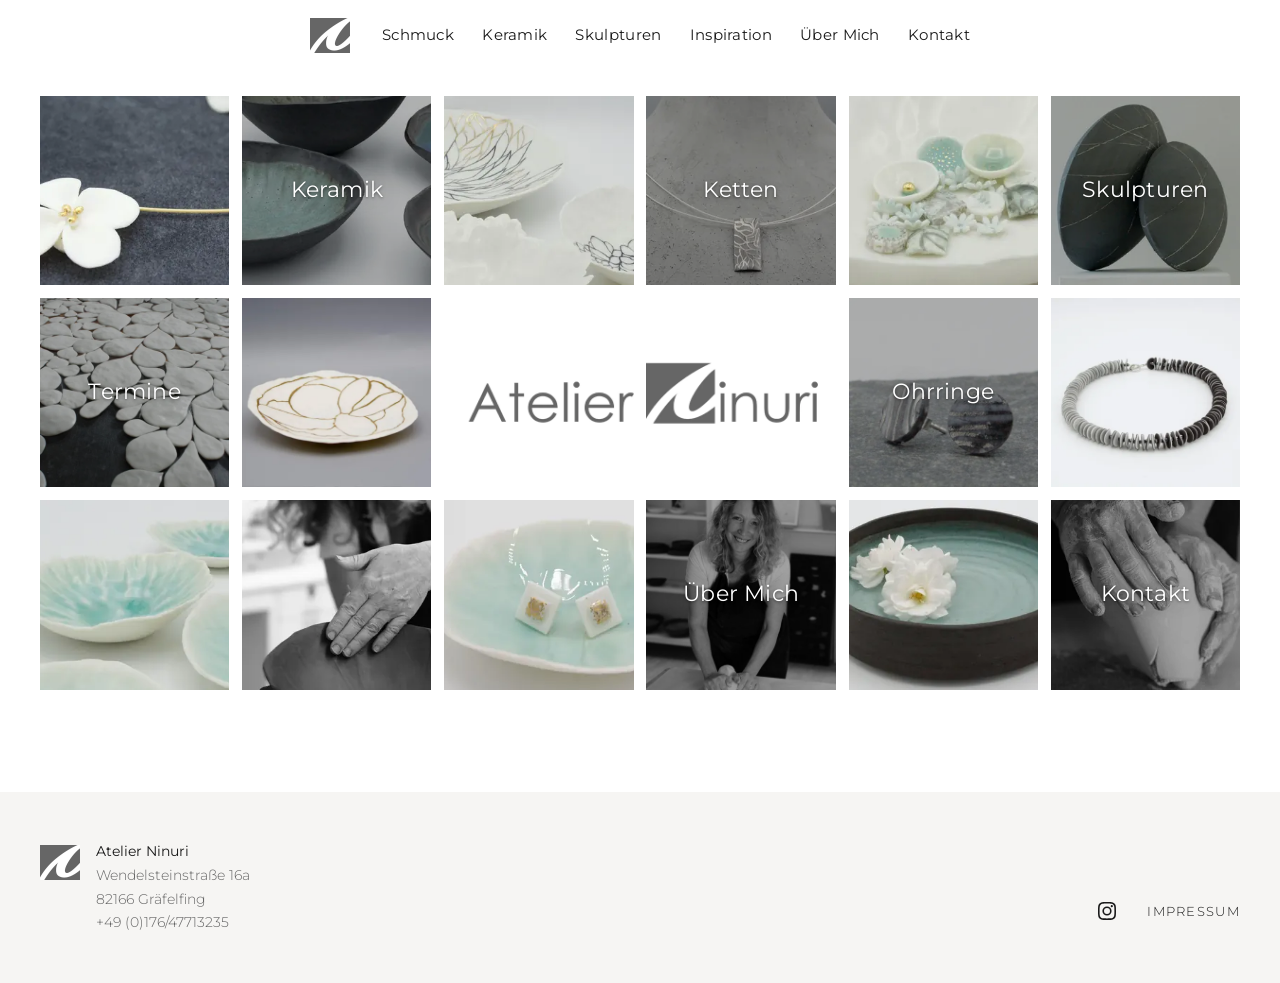
==== commit 0e4bc664: "Faster loading and image copy deterrents - Phone-sized copies of tiles, thumbnails, covers and portr" ====
--- a/index.html
+++ b/index.html
@@ -17,6 +17,7 @@
   <link rel="preload" href="assets/fonts/montserrat.woff2" as="font" type="font/woff2" crossorigin>
   <link rel="stylesheet" href="css/style.css">
   <script>document.documentElement.classList.add('js')</script>
+  <script type="speculationrules">{"prefetch": [{"where": {"and": [{"href_matches": "/*"}, {"not": {"href_matches": "*.webp"}}]}, "eagerness": "moderate"}]}</script>
 </head>
 <body>
   <a class="skip-link" href="#main">Zum Inhalt springen</a>
@@ -43,24 +44,24 @@
   <main id="main">
     <h1 class="visually-hidden">Atelier Ninuri</h1>
     <ul class="mosaic">
-      <li style="--o4: 1; --o2: 1"><img src="assets/img/home/start00.webp" width="800" height="533" fetchpriority="high" decoding="async" alt=""></li>
-      <li style="--o4: 2; --o2: 2"><a href="keramik/"><img src="assets/img/home/start01.webp" width="800" height="533" fetchpriority="high" decoding="async" alt=""><span class="tile-label"><span>Keramik</span></span></a></li>
-      <li style="--o4: 3; --o2: 4"><img src="assets/img/home/start32.webp" width="800" height="533" fetchpriority="high" decoding="async" alt=""></li>
-      <li style="--o4: 4; --o2: 3"><a href="schmuck/"><img src="assets/img/home/start33.webp" width="800" height="533" fetchpriority="high" decoding="async" alt=""><span class="tile-label"><span>Ketten</span></span></a></li>
-      <li style="--o4: 6; --o2: 5"><img src="assets/img/home/start34.webp" width="800" height="533" fetchpriority="high" decoding="async" alt=""></li>
-      <li style="--o4: 8; --o2: 6"><a href="skulpturen/"><img src="assets/img/home/start05.webp" width="800" height="533" fetchpriority="high" decoding="async" alt=""><span class="tile-label"><span>Skulpturen</span></span></a></li>
-      <li class="sq" style="--o4: 5; --o2: 7"><a href="termine/"><img src="assets/img/home/start15.webp" width="800" height="800" loading="lazy" decoding="async" alt=""><span class="tile-label"><span>Termine</span></span></a></li>
-      <li class="sq" style="--o4: 7; --o2: 8"><img src="assets/img/home/start21.webp" width="800" height="800" loading="lazy" decoding="async" alt=""></li>
+      <li style="--o4: 1; --o2: 1; background: #6c7076"><img src="assets/img/home/start00.webp" srcset="assets/img/home/start00-400.webp 400w, assets/img/home/start00.webp 800w" sizes="(max-width: 640px) 50vw, (max-aspect-ratio: 1/1) 25vw, min(17vw, 270px)" width="800" height="533" fetchpriority="high" decoding="async" alt=""></li>
+      <li style="--o4: 2; --o2: 2; background: #7e8688"><a href="keramik/"><img src="assets/img/home/start01.webp" srcset="assets/img/home/start01-400.webp 400w, assets/img/home/start01.webp 800w" sizes="(max-width: 640px) 50vw, (max-aspect-ratio: 1/1) 25vw, min(17vw, 270px)" width="800" height="533" fetchpriority="high" decoding="async" alt=""><span class="tile-label"><span>Keramik</span></span></a></li>
+      <li style="--o4: 3; --o2: 4; background: #c9cac5"><img src="assets/img/home/start32.webp" srcset="assets/img/home/start32-400.webp 400w, assets/img/home/start32.webp 800w" sizes="(max-width: 640px) 50vw, (max-aspect-ratio: 1/1) 25vw, min(17vw, 270px)" width="800" height="533" fetchpriority="high" decoding="async" alt=""></li>
+      <li style="--o4: 4; --o2: 3; background: #ababa9"><a href="schmuck/"><img src="assets/img/home/start33.webp" srcset="assets/img/home/start33-400.webp 400w, assets/img/home/start33.webp 800w" sizes="(max-width: 640px) 50vw, (max-aspect-ratio: 1/1) 25vw, min(17vw, 270px)" width="800" height="533" fetchpriority="high" decoding="async" alt=""><span class="tile-label"><span>Ketten</span></span></a></li>
+      <li style="--o4: 6; --o2: 5; background: #c4c7bd"><img src="assets/img/home/start34.webp" srcset="assets/img/home/start34-400.webp 400w, assets/img/home/start34.webp 800w" sizes="(max-width: 640px) 50vw, (max-aspect-ratio: 1/1) 25vw, min(17vw, 270px)" width="800" height="533" fetchpriority="high" decoding="async" alt=""></li>
+      <li style="--o4: 8; --o2: 6; background: #9ea39e"><a href="skulpturen/"><img src="assets/img/home/start05.webp" srcset="assets/img/home/start05-400.webp 400w, assets/img/home/start05.webp 800w" sizes="(max-width: 640px) 50vw, (max-aspect-ratio: 1/1) 25vw, min(17vw, 270px)" width="800" height="533" fetchpriority="high" decoding="async" alt=""><span class="tile-label"><span>Skulpturen</span></span></a></li>
+      <li class="sq" style="--o4: 5; --o2: 7; background: #acaeac"><a href="termine/"><img src="assets/img/home/start15.webp" srcset="assets/img/home/start15-400.webp 400w, assets/img/home/start15.webp 800w" sizes="(max-width: 640px) 50vw, (max-aspect-ratio: 1/1) 25vw, min(17vw, 270px)" width="800" height="800"  decoding="async" alt=""><span class="tile-label"><span>Termine</span></span></a></li>
+      <li class="sq" style="--o4: 7; --o2: 8; background: #a3a1a2"><img src="assets/img/home/start21.webp" srcset="assets/img/home/start21-400.webp 400w, assets/img/home/start21.webp 800w" sizes="(max-width: 640px) 50vw, (max-aspect-ratio: 1/1) 25vw, min(17vw, 270px)" width="800" height="800"  decoding="async" alt=""></li>
       <li class="sq logo-half"><img src="assets/img/home/logo-left.webp" width="800" height="800" fetchpriority="high" alt=""></li>
       <li class="sq logo-half"><img src="assets/img/home/logo-right.webp" width="800" height="800" fetchpriority="high" alt=""></li>
-      <li class="sq" style="--o4: 9; --o2: 10"><a href="schmuck/"><img src="assets/img/home/start14.webp" width="800" height="800" loading="lazy" decoding="async" alt=""><span class="tile-label"><span>Ohrringe</span></span></a></li>
-      <li class="sq" style="--o4: 10; --o2: 9"><img src="assets/img/home/start10.webp" width="800" height="800" loading="lazy" decoding="async" alt=""></li>
-      <li style="--o4: 12; --o2: 12"><img src="assets/img/home/start30.webp" width="800" height="533" loading="lazy" decoding="async" alt=""></li>
-      <li style="--o4: 16; --o2: 15"><img src="assets/img/home/start22.webp" width="800" height="534" loading="lazy" decoding="async" alt=""></li>
-      <li style="--o4: 15; --o2: 13"><img src="assets/img/home/start25.webp" width="800" height="534" loading="lazy" decoding="async" alt=""></li>
-      <li style="--o4: 11; --o2: 11"><a href="ueber-mich/"><img src="assets/img/home/start24.webp" class="focus-top" width="800" height="800" loading="lazy" decoding="async" alt=""><span class="tile-label"><span>Über Mich</span></span></a></li>
-      <li style="--o4: 13; --o2: 16"><img src="assets/img/home/start23.webp" width="800" height="534" loading="lazy" decoding="async" alt=""></li>
-      <li style="--o4: 14; --o2: 14"><a href="kontaktformular/"><img src="assets/img/home/start31.webp" width="800" height="533" loading="lazy" decoding="async" alt=""><span class="tile-label"><span>Kontakt</span></span></a></li>
+      <li class="sq" style="--o4: 9; --o2: 10; background: #b4b7b7"><a href="schmuck/"><img src="assets/img/home/start14.webp" srcset="assets/img/home/start14-400.webp 400w, assets/img/home/start14.webp 800w" sizes="(max-width: 640px) 50vw, (max-aspect-ratio: 1/1) 25vw, min(17vw, 270px)" width="800" height="800"  decoding="async" alt=""><span class="tile-label"><span>Ohrringe</span></span></a></li>
+      <li class="sq" style="--o4: 10; --o2: 9; background: #dbdcde"><img src="assets/img/home/start10.webp" srcset="assets/img/home/start10-400.webp 400w, assets/img/home/start10.webp 800w" sizes="(max-width: 640px) 50vw, (max-aspect-ratio: 1/1) 25vw, min(17vw, 270px)" width="800" height="800"  decoding="async" alt=""></li>
+      <li style="--o4: 12; --o2: 12; background: #bcc7bf"><img src="assets/img/home/start30.webp" srcset="assets/img/home/start30-400.webp 400w, assets/img/home/start30.webp 800w" sizes="(max-width: 640px) 50vw, (max-aspect-ratio: 1/1) 25vw, min(17vw, 270px)" width="800" height="533"  decoding="async" alt=""></li>
+      <li style="--o4: 16; --o2: 15; background: #818181"><img src="assets/img/home/start22.webp" srcset="assets/img/home/start22-400.webp 400w, assets/img/home/start22.webp 800w" sizes="(max-width: 640px) 50vw, (max-aspect-ratio: 1/1) 25vw, min(17vw, 270px)" width="800" height="534"  decoding="async" alt=""></li>
+      <li style="--o4: 15; --o2: 13; background: #c0c7c0"><img src="assets/img/home/start25.webp" srcset="assets/img/home/start25-400.webp 400w, assets/img/home/start25.webp 800w" sizes="(max-width: 640px) 50vw, (max-aspect-ratio: 1/1) 25vw, min(17vw, 270px)" width="800" height="534"  decoding="async" alt=""></li>
+      <li style="--o4: 11; --o2: 11; background: #5c5c5c"><a href="ueber-mich/"><img src="assets/img/home/start24.webp" class="focus-top" srcset="assets/img/home/start24-400.webp 400w, assets/img/home/start24.webp 800w" sizes="(max-width: 640px) 50vw, (max-aspect-ratio: 1/1) 25vw, min(17vw, 270px)" width="800" height="800"  decoding="async" alt=""><span class="tile-label"><span>Über Mich</span></span></a></li>
+      <li style="--o4: 13; --o2: 16; background: #818682"><img src="assets/img/home/start23.webp" srcset="assets/img/home/start23-400.webp 400w, assets/img/home/start23.webp 800w" sizes="(max-width: 640px) 50vw, (max-aspect-ratio: 1/1) 25vw, min(17vw, 270px)" width="800" height="534"  decoding="async" alt=""></li>
+      <li style="--o4: 14; --o2: 14; background: #787878"><a href="kontaktformular/"><img src="assets/img/home/start31.webp" srcset="assets/img/home/start31-400.webp 400w, assets/img/home/start31.webp 800w" sizes="(max-width: 640px) 50vw, (max-aspect-ratio: 1/1) 25vw, min(17vw, 270px)" width="800" height="533"  decoding="async" alt=""><span class="tile-label"><span>Kontakt</span></span></a></li>
     </ul>
   </main>
 
--- a/css/style.css
+++ b/css/style.css
@@ -382,7 +382,11 @@
 }
 
 /* Scroll reveal */
-.js .reveal { opacity: 0; transform: translateY(18px); transition: opacity .8s var(--ease-out), transform .8s var(--ease-out); }
+.js .reveal { opacity: 0; transform: translateY(10px); transition: opacity .45s var(--ease-out), transform .45s var(--ease-out); }
+
+/* Make taking the photos less easy: no dragging, no long-press menu on phones.
+   This only deters; anything shown on screen can still be screenshotted. */
+img { -webkit-user-drag: none; user-select: none; -webkit-user-select: none; -webkit-touch-callout: none; }
 .js .reveal.is-in { opacity: 1; transform: none; }
 
 @media (prefers-reduced-motion: reduce) {
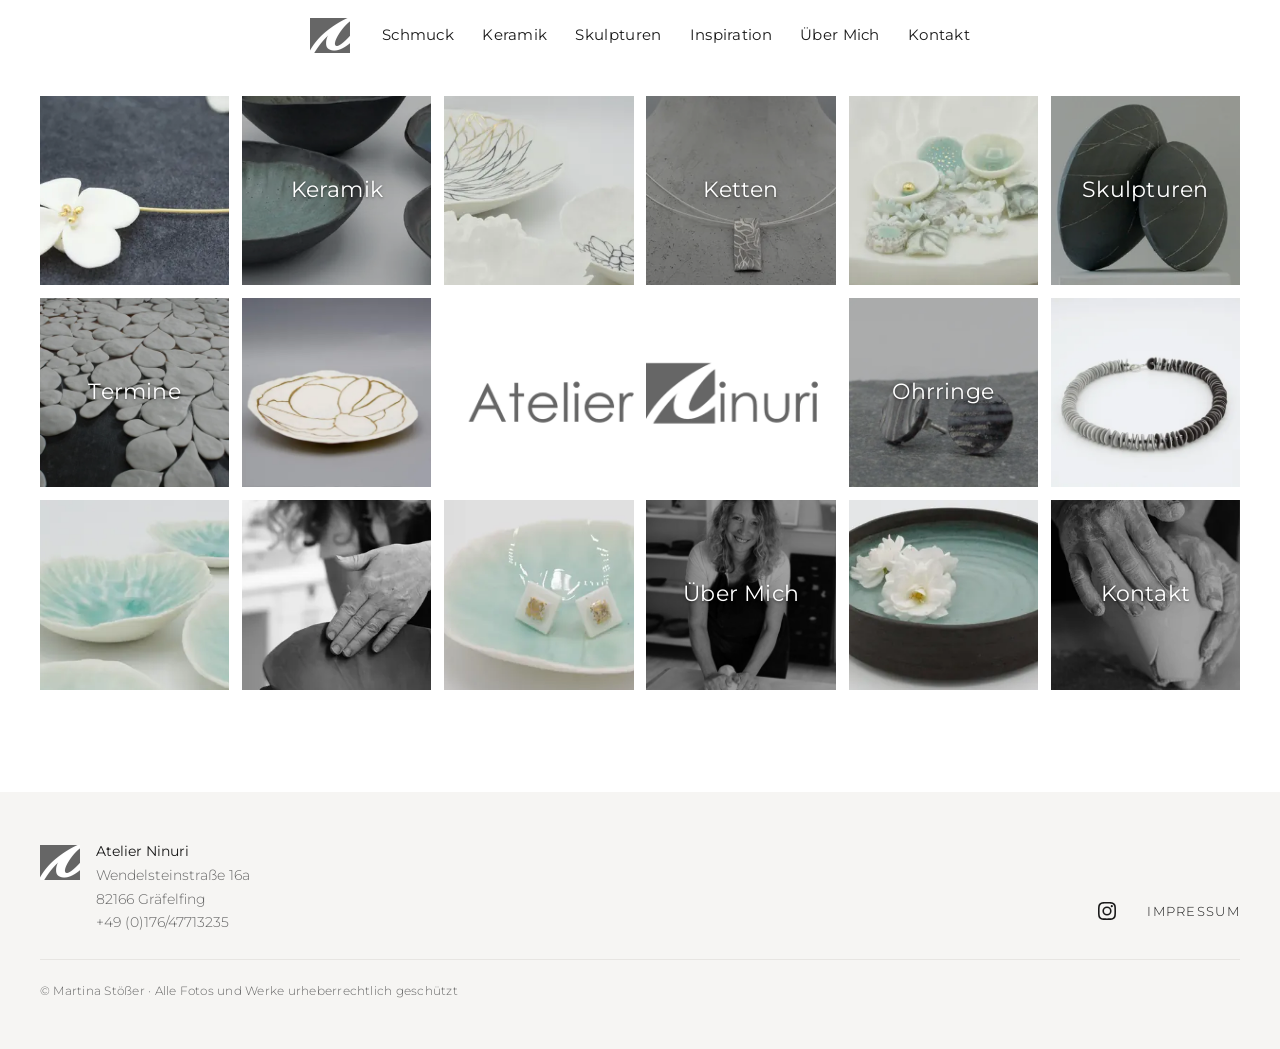
==== commit 52d980a2: "Gallery: instant lightbox, even grid, © line - Lightbox shows the loaded thumbnail at once and swaps" ====
--- a/index.html
+++ b/index.html
@@ -75,6 +75,7 @@
         <a class="social" href="https://www.instagram.com/atelier_ninuri/" aria-label="Atelier Ninuri auf Instagram"><svg viewBox="0 0 24 24" aria-hidden="true" focusable="false"><path fill="currentColor" d="M12 4.6c2.4 0 2.7 0 3.6.1.9 0 1.4.2 1.7.3.4.2.7.4 1 .7.3.3.5.6.7 1 .1.3.3.8.3 1.7.1.9.1 1.2.1 3.6s0 2.7-.1 3.6c0 .9-.2 1.4-.3 1.7-.2.4-.4.7-.7 1-.3.3-.6.5-1 .7-.3.1-.8.3-1.7.3-.9.1-1.2.1-3.6.1s-2.7 0-3.6-.1c-.9 0-1.4-.2-1.7-.3-.4-.2-.7-.4-1-.7-.3-.3-.5-.6-.7-1-.1-.3-.3-.8-.3-1.7-.1-.9-.1-1.2-.1-3.6s0-2.7.1-3.6c0-.9.2-1.4.3-1.7.2-.4.4-.7.7-1 .3-.3.6-.5 1-.7.3-.1.8-.3 1.7-.3.9-.1 1.2-.1 3.6-.1M12 3c-2.4 0-2.8 0-3.7.1-1 0-1.6.2-2.2.4-.6.2-1.1.5-1.6 1s-.8 1-1 1.6c-.2.6-.4 1.2-.4 2.2C3 9.2 3 9.6 3 12s0 2.8.1 3.7c0 1 .2 1.6.4 2.2.2.6.5 1.1 1 1.6s1 .8 1.6 1c.6.2 1.2.4 2.2.4.9.1 1.3.1 3.7.1s2.8 0 3.7-.1c1 0 1.6-.2 2.2-.4.6-.2 1.1-.5 1.6-1s.8-1 1-1.6c.2-.6.4-1.2.4-2.2.1-.9.1-1.3.1-3.7s0-2.8-.1-3.7c0-1-.2-1.6-.4-2.2-.2-.6-.5-1.1-1-1.6s-1-.8-1.6-1c-.6-.2-1.2-.4-2.2-.4C14.8 3 14.4 3 12 3zm0 4.4a4.6 4.6 0 1 0 0 9.2 4.6 4.6 0 0 0 0-9.2zM12 15a3 3 0 1 1 0-6 3 3 0 0 1 0 6zm4.8-8.9a1.1 1.1 0 1 0 0 2.2 1.1 1.1 0 0 0 0-2.2z"/></svg></a>
         <a href="impressum/">Impressum</a>
       </div>
+      <p class="copyright">© Martina Stößer · Alle Fotos und Werke urheberrechtlich geschützt</p>
     </div>
   </footer>
 
--- a/css/style.css
+++ b/css/style.css
@@ -232,7 +232,10 @@
 }
 .gallery figure { margin: 0; }
 .gallery a { display: block; overflow: hidden; background: var(--surface); text-decoration: none; }
-.gallery img { width: 100%; transition: transform .8s var(--ease-out); }
+.gallery a { aspect-ratio: 3 / 2; } /* all rows line up */
+.gallery img { width: 100%; height: 100%; object-fit: cover; transition: transform .8s var(--ease-out); }
+.gallery-portrait a { aspect-ratio: 2 / 3; }
+.gallery-portrait img { object-fit: contain; } /* sculptures are never cropped */
 .gallery a:hover img, .gallery a:focus-visible img { transform: scale(1.04); }
 .gallery a:focus-visible { outline-offset: 3px; }
 .gallery figcaption { margin-top: .6rem; font-size: 15px; line-height: 1.4; }
@@ -348,6 +351,7 @@
 .social svg { width: 24px; height: 24px; }
 .footer-links { display: flex; align-items: center; gap: 1rem; font-size: 13px; letter-spacing: .1em; text-transform: uppercase; }
 .footer-links a:not(.social) { display: inline-block; padding: .75rem 0; }
+.copyright { flex-basis: 100%; margin: 0; padding-top: 1.25rem; border-top: 1px solid var(--line); font-size: 12px; color: var(--muted); letter-spacing: .02em; }
 
 /* Soft cross-fade between pages in browsers that support it */
 @view-transition { navigation: auto; }
@@ -360,7 +364,20 @@
 .lightbox::backdrop { background: rgba(255, 255, 255, .9); }
 .lightbox[open] { display: grid; grid-template-rows: 1fr auto; }
 .lb-stage { display: grid; place-items: center; min-height: 0; padding: 4rem 4.5rem 0; }
-.lb-stage img { max-width: 100%; max-height: calc(100vh - 8.5rem); max-height: calc(100dvh - 8.5rem); width: auto; height: auto; object-fit: contain; }
+.lb-stage img {
+  max-width: 100%; max-height: calc(100vh - 8.5rem); max-height: calc(100dvh - 8.5rem); width: auto; height: auto; object-fit: contain;
+  opacity: 0; transition: opacity .25s var(--ease-out);
+}
+/* The thumbnail is shown at full display size until the sharp photo arrives */
+.lb-stage img[src*="/thumbs/"] { width: min(100%, calc((100dvh - 8.5rem) * 1.5)); }
+.lb-stage img.is-in { opacity: 1; }
+/* Thin loading line along the top while the sharp photo loads */
+.lightbox::before {
+  content: ""; position: absolute; top: 0; left: 0; height: 2px; width: 30%;
+  background: var(--accent); opacity: 0; transition: opacity .2s;
+}
+.lightbox.is-loading::before { opacity: 1; animation: lb-load 1s ease-in-out infinite; }
+@keyframes lb-load { from { transform: translateX(-100%); } to { transform: translateX(340%); } }
 .lb-bar { display: flex; justify-content: center; align-items: baseline; gap: 1rem; padding: 1rem var(--gutter) 1.25rem; text-align: center; }
 .lb-caption { font-size: 15px; }
 .lb-count { font-size: 13px; color: var(--muted); font-variant-numeric: tabular-nums; }
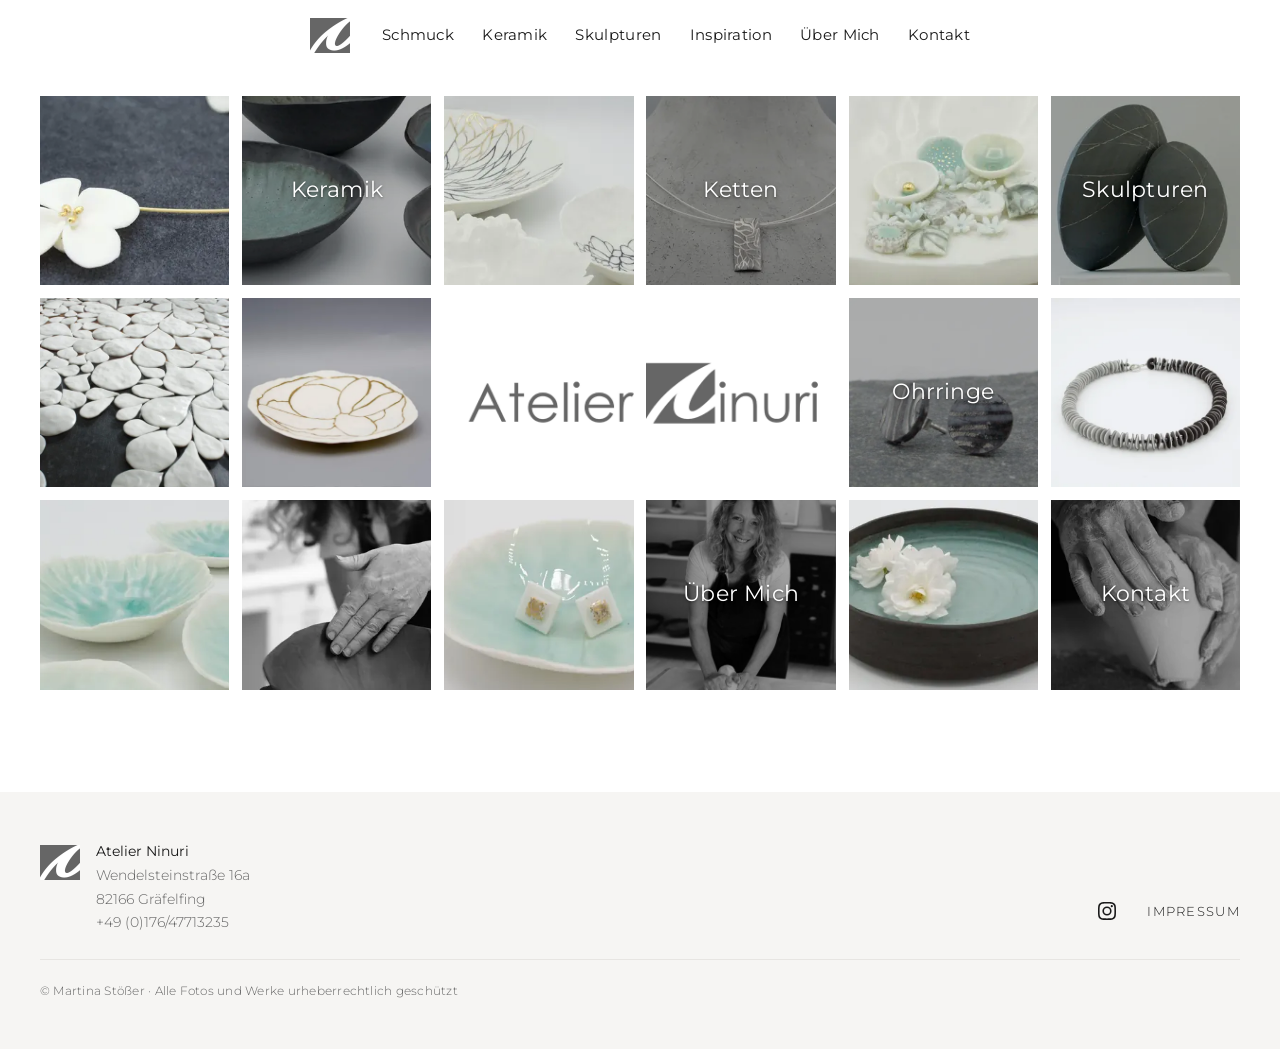
==== commit f3db7b8e: "Start page: Termine tile without link for now The Termine page stays online at /termine/ but is no l" ====
--- a/index.html
+++ b/index.html
@@ -41,6 +41,7 @@
     </div>
   </header>
 
+
   <main id="main">
     <h1 class="visually-hidden">Atelier Ninuri</h1>
     <ul class="mosaic">
@@ -50,7 +51,7 @@
       <li style="--o4: 4; --o2: 3; background: #ababa9"><a href="schmuck/"><img src="assets/img/home/start33.webp" srcset="assets/img/home/start33-400.webp 400w, assets/img/home/start33.webp 800w" sizes="(max-width: 640px) 50vw, (max-aspect-ratio: 1/1) 25vw, min(17vw, 270px)" width="800" height="533" fetchpriority="high" decoding="async" alt=""><span class="tile-label"><span>Ketten</span></span></a></li>
       <li style="--o4: 6; --o2: 5; background: #c4c7bd"><img src="assets/img/home/start34.webp" srcset="assets/img/home/start34-400.webp 400w, assets/img/home/start34.webp 800w" sizes="(max-width: 640px) 50vw, (max-aspect-ratio: 1/1) 25vw, min(17vw, 270px)" width="800" height="533" fetchpriority="high" decoding="async" alt=""></li>
       <li style="--o4: 8; --o2: 6; background: #9ea39e"><a href="skulpturen/"><img src="assets/img/home/start05.webp" srcset="assets/img/home/start05-400.webp 400w, assets/img/home/start05.webp 800w" sizes="(max-width: 640px) 50vw, (max-aspect-ratio: 1/1) 25vw, min(17vw, 270px)" width="800" height="533" fetchpriority="high" decoding="async" alt=""><span class="tile-label"><span>Skulpturen</span></span></a></li>
-      <li class="sq" style="--o4: 5; --o2: 7; background: #acaeac"><a href="termine/"><img src="assets/img/home/start15.webp" srcset="assets/img/home/start15-400.webp 400w, assets/img/home/start15.webp 800w" sizes="(max-width: 640px) 50vw, (max-aspect-ratio: 1/1) 25vw, min(17vw, 270px)" width="800" height="800"  decoding="async" alt=""><span class="tile-label"><span>Termine</span></span></a></li>
+      <li class="sq" style="--o4: 5; --o2: 7; background: #acaeac"><img src="assets/img/home/start15.webp" srcset="assets/img/home/start15-400.webp 400w, assets/img/home/start15.webp 800w" sizes="(max-width: 640px) 50vw, (max-aspect-ratio: 1/1) 25vw, min(17vw, 270px)" width="800" height="800"  decoding="async" alt=""></li>
       <li class="sq" style="--o4: 7; --o2: 8; background: #a3a1a2"><img src="assets/img/home/start21.webp" srcset="assets/img/home/start21-400.webp 400w, assets/img/home/start21.webp 800w" sizes="(max-width: 640px) 50vw, (max-aspect-ratio: 1/1) 25vw, min(17vw, 270px)" width="800" height="800"  decoding="async" alt=""></li>
       <li class="sq logo-half"><img src="assets/img/home/logo-left.webp" width="800" height="800" fetchpriority="high" alt=""></li>
       <li class="sq logo-half"><img src="assets/img/home/logo-right.webp" width="800" height="800" fetchpriority="high" alt=""></li>
--- a/css/style.css
+++ b/css/style.css
@@ -19,6 +19,7 @@
   --bg: #fff;
   --fg: #1a1a1a;
   --muted: #666;
+  --logo: #666; /* the grey of the logo, also used for buttons */
   --line: #e7e5e2;
   --surface: #f6f5f3;
   --accent: #3b7c77; /* turquoise glaze */
@@ -205,21 +206,42 @@
 }
 
 /* Page titles and cover bands */
-.page-head { padding-top: clamp(1.5rem, 4vw, 3rem); }
+/* Every page starts the same way: a centred title under the centred menu */
+.page-head { padding-top: clamp(1.5rem, 4vw, 3rem); text-align: center; }
 .page-title {
-  margin: 0 0 clamp(1.5rem, 3vw, 2.5rem);
+  margin: 0 0 clamp(1.25rem, 2.5vw, 2rem);
   font-size: clamp(1.9rem, 3vw + 1rem, 3rem); font-weight: 300; line-height: 1.2; letter-spacing: -.005em;
 }
+.page-head + .subnav { padding-top: 0; }
+
+/* Once the big title has scrolled away, a slim bar under the menu keeps the
+   page name in view (main.js sets .title-stuck) */
+:root { --bar-h: 2.5rem; }
+.page-bar {
+  position: fixed; top: var(--header-h); left: 0; right: 0; z-index: 45;
+  height: var(--bar-h); display: grid; place-items: center;
+  background: rgba(255, 255, 255, .92); -webkit-backdrop-filter: blur(12px); backdrop-filter: blur(12px);
+  border-bottom: 1px solid var(--line);
+  font-size: 15px; font-weight: 400; letter-spacing: .06em;
+  opacity: 0; transform: translateY(-6px); pointer-events: none;
+  transition: opacity .3s var(--ease-out), transform .3s var(--ease-out), top .3s var(--ease-out);
+}
+.title-stuck .page-bar { opacity: 1; transform: none; }
+.title-stuck .subnav { top: calc(var(--header-h) + var(--bar-h)); }
+.title-stuck .site-header { border-bottom-color: transparent; box-shadow: none; }
+.prose > :first-child, .prose > :first-child > :first-child { margin-top: 0; }
 .cover {
   position: relative; display: grid; place-items: center; overflow: hidden;
-  min-height: clamp(150px, 22vw, 300px); margin: 0 0 clamp(1.25rem, 3vw, 2.25rem);
+  min-height: clamp(120px, 16vw, 220px); margin: 0 0 clamp(1.25rem, 3vw, 2.25rem);
   background: var(--surface); color: #fff; text-align: center; isolation: isolate;
 }
 .cover img { position: absolute; inset: 0; width: 100%; height: 100%; object-fit: cover; z-index: -2; }
-.cover::after { content: ""; position: absolute; inset: 0; z-index: -1; background: rgba(0, 0, 0, .3); }
-.cover h2, .cover h1 {
-  margin: 0; padding: 1rem; font-size: clamp(2rem, 4vw + 1rem, 3.4rem); font-weight: 300; line-height: 1.15;
-  text-shadow: 0 2px 18px rgba(0, 0, 0, .25);
+/* As on the WordPress site, the photo moves more slowly than the page while
+   scrolling (main.js). It is taller than the band and centred on it at rest. */
+/* Only 30% extra above and below, so the photo is barely zoomed on any screen */
+.js .cover img { top: -30%; height: 160%; will-change: transform; }
+@media (prefers-reduced-motion: reduce) {
+  .js .cover img { top: 0; height: 100%; transform: none !important; }
 }
 .section { padding-bottom: var(--section-y); }
 .section + .section { padding-top: 0; }
@@ -256,21 +278,9 @@
   font-size: 14px; letter-spacing: .04em; text-decoration: none; transition: background-color .25s, color .25s;
 }
 .subnav a:hover { color: var(--fg); background: var(--surface); }
-.subnav a.is-active { background: var(--fg); color: var(--bg); }
-html:has(.subnav) { scroll-padding-top: calc(var(--header-h) + 4.5rem); }
-
-/* Link on to the next collection */
-.next-page { display: flex; justify-content: flex-end; padding-bottom: var(--section-y); }
-.next-page a {
-  display: inline-flex; align-items: center; gap: 1rem; padding: 1rem 0;
-  border-bottom: 1px solid var(--line); text-decoration: none;
-  font-size: clamp(1.6rem, 2.5vw + 1rem, 2.6rem); font-weight: 300; line-height: 1.2;
-  transition: border-color .3s, color .3s;
-}
-.next-page .arrow { display: inline-flex; transition: transform .4s var(--ease-out); }
-.next-page svg { width: 1em; height: 1em; }
-.next-page a:hover { border-color: var(--accent); }
-.next-page a:hover .arrow { transform: translateX(.35em); }
+.subnav a.is-active { background: var(--logo); color: #fff; }
+html:has(.subnav) { scroll-padding-top: calc(var(--header-h) + var(--bar-h) + 4.5rem); }
+
 .gallery-portrait { grid-template-columns: repeat(auto-fill, minmax(min(100%, 260px), 1fr)); max-width: 1100px; margin-inline: auto; }
 @media (max-width: 1000px) { .gallery { grid-template-columns: repeat(3, 1fr); } }
 @media (max-width: 640px) {
@@ -281,18 +291,25 @@
 /* Two-column pages: Über mich, Termine */
 .split {
   display: grid; grid-template-columns: minmax(0, 1fr) minmax(0, 1fr); gap: clamp(1.75rem, 5vw, 5rem);
-  align-items: center; padding-block: clamp(1rem, 3vw, 2.5rem) var(--section-y);
+  align-items: center; padding-block: 0 var(--section-y);
 }
 .split-media img { width: 100%; }
 .split-text > :first-child { margin-top: 0; }
 .split-text p { margin: 0 0 1.1em; max-width: 34em; }
 .split-reverse .split-media { order: 2; }
-.lead-name { margin-bottom: 1.5rem !important; font-size: clamp(1.6rem, 2vw + 1rem, 2.4rem); font-weight: 300; line-height: 1.2; }
+/* Über mich: the square photo grows to the height of the text beside it,
+   trimmed at the sides; the face sits in the upper part */
+.split-fill { align-items: stretch; grid-template-columns: minmax(0, 5fr) minmax(0, 6fr); }
+.split-fill .split-media { position: relative; min-height: 100%; }
+.split-fill .split-media img { position: absolute; inset: 0; width: 100%; height: 100%; object-fit: cover; object-position: 50% 20%; }
+.split-fill .split-text { align-self: center; }
+.lead-name { margin-bottom: 1.25rem !important; font-size: clamp(1.15rem, .6vw + 1rem, 1.4rem); font-weight: 400; line-height: 1.3; }
 .contact-lines a { text-decoration: none; }
 .contact-lines a:hover { text-decoration: underline; }
 @media (max-width: 760px) {
   .split { grid-template-columns: 1fr; }
   .split-reverse .split-media { order: 0; }
+  .split-fill .split-media { aspect-ratio: 1; }
 }
 
 .events { list-style: none; margin: 0; padding: 0; text-align: center; }
@@ -307,12 +324,12 @@
 /* Buttons and text pages */
 .button {
   display: inline-flex; align-items: center; justify-content: center; gap: .6rem;
-  min-height: 48px; padding: .75rem 1.6rem; border: 1px solid var(--fg); border-radius: 999px;
+  min-height: 48px; padding: .75rem 1.6rem; border: 1px solid var(--logo); border-radius: 999px;
   color: var(--fg); background: transparent; text-decoration: none; font-weight: 400; letter-spacing: .02em;
   transition: background-color .25s, color .25s, border-color .25s;
   overflow-wrap: anywhere; text-align: center;
 }
-.button:hover { background: var(--fg); color: var(--bg); }
+.button:hover { background: var(--logo); color: #fff; }
 .button svg { width: 20px; height: 20px; flex: none; }
 .contact-box { text-align: center; padding-bottom: var(--section-y); }
 .contact-box p { margin: 0 auto 1.25rem; }
@@ -325,6 +342,10 @@
 .photo-strip li { aspect-ratio: 1; overflow: hidden; background: var(--surface); }
 .photo-strip img { width: 100%; height: 100%; object-fit: cover; }
 @media (max-width: 760px) { .photo-strip { grid-template-columns: repeat(3, 1fr); } }
+.instagram-feed a { display: block; height: 100%; }
+.instagram-feed img { transition: transform .8s var(--ease-out), opacity .3s; }
+.instagram-feed a:hover img, .instagram-feed a:focus-visible img { transform: scale(1.05); opacity: .9; }
+.instagram-feed a:focus-visible { outline-offset: -3px; }
 
 .prose { padding-bottom: var(--section-y); }
 .prose h2 {
@@ -378,9 +399,20 @@
 }
 .lightbox.is-loading::before { opacity: 1; animation: lb-load 1s ease-in-out infinite; }
 @keyframes lb-load { from { transform: translateX(-100%); } to { transform: translateX(340%); } }
-.lb-bar { display: flex; justify-content: center; align-items: baseline; gap: 1rem; padding: 1rem var(--gutter) 1.25rem; text-align: center; }
+.lb-bar { display: flex; flex-direction: column; align-items: center; gap: .35rem; padding: 1rem var(--gutter) 1rem; text-align: center; }
 .lb-caption { font-size: 15px; }
-.lb-count { font-size: 13px; color: var(--muted); font-variant-numeric: tabular-nums; }
+.lb-dots { display: flex; flex-wrap: wrap; justify-content: center; }
+.lb-dot {
+  display: inline-grid; place-items: center; width: 24px; height: 28px; padding: 0;
+  border: 0; background: none; cursor: pointer;
+}
+.lb-dot::before {
+  content: ""; width: 7px; height: 7px; border-radius: 50%;
+  background: var(--line); transition: background-color .25s, transform .25s var(--ease-out);
+}
+.lb-dot:hover::before { background: var(--muted); }
+.lb-dot[aria-current="true"]::before { background: var(--fg); transform: scale(1.3); }
+.lb-dot:focus-visible { outline-offset: -2px; }
 .lb-btn {
   position: absolute; display: inline-flex; align-items: center; justify-content: center;
   width: 48px; height: 48px; border: 0; border-radius: 50%; background: rgba(255, 255, 255, .85);
@@ -395,7 +427,8 @@
 @media (max-width: 640px) {
   .lb-stage { padding: 3.75rem .5rem 0; }
   .lb-prev, .lb-next { top: auto; bottom: .5rem; transform: none; }
-  .lb-bar { padding-inline: 4rem; flex-direction: column; align-items: center; gap: .1rem; }
+  .lb-bar { padding-inline: 3.75rem; gap: .1rem; }
+  .lb-dot { width: 18px; }
 }
 
 /* Scroll reveal */
@@ -410,6 +443,6 @@
   html { scroll-behavior: auto; }
   *, *::before, *::after { transition-duration: .01ms !important; animation-duration: .01ms !important; }
   .js .reveal { opacity: 1; transform: none; }
-  .mosaic a:hover img, .gallery a:hover img, .brand:hover img, .next-page a:hover .arrow { transform: none; }
+  .mosaic a:hover img, .gallery a:hover img, .brand:hover img { transform: none; }
   @view-transition { navigation: none; }
 }
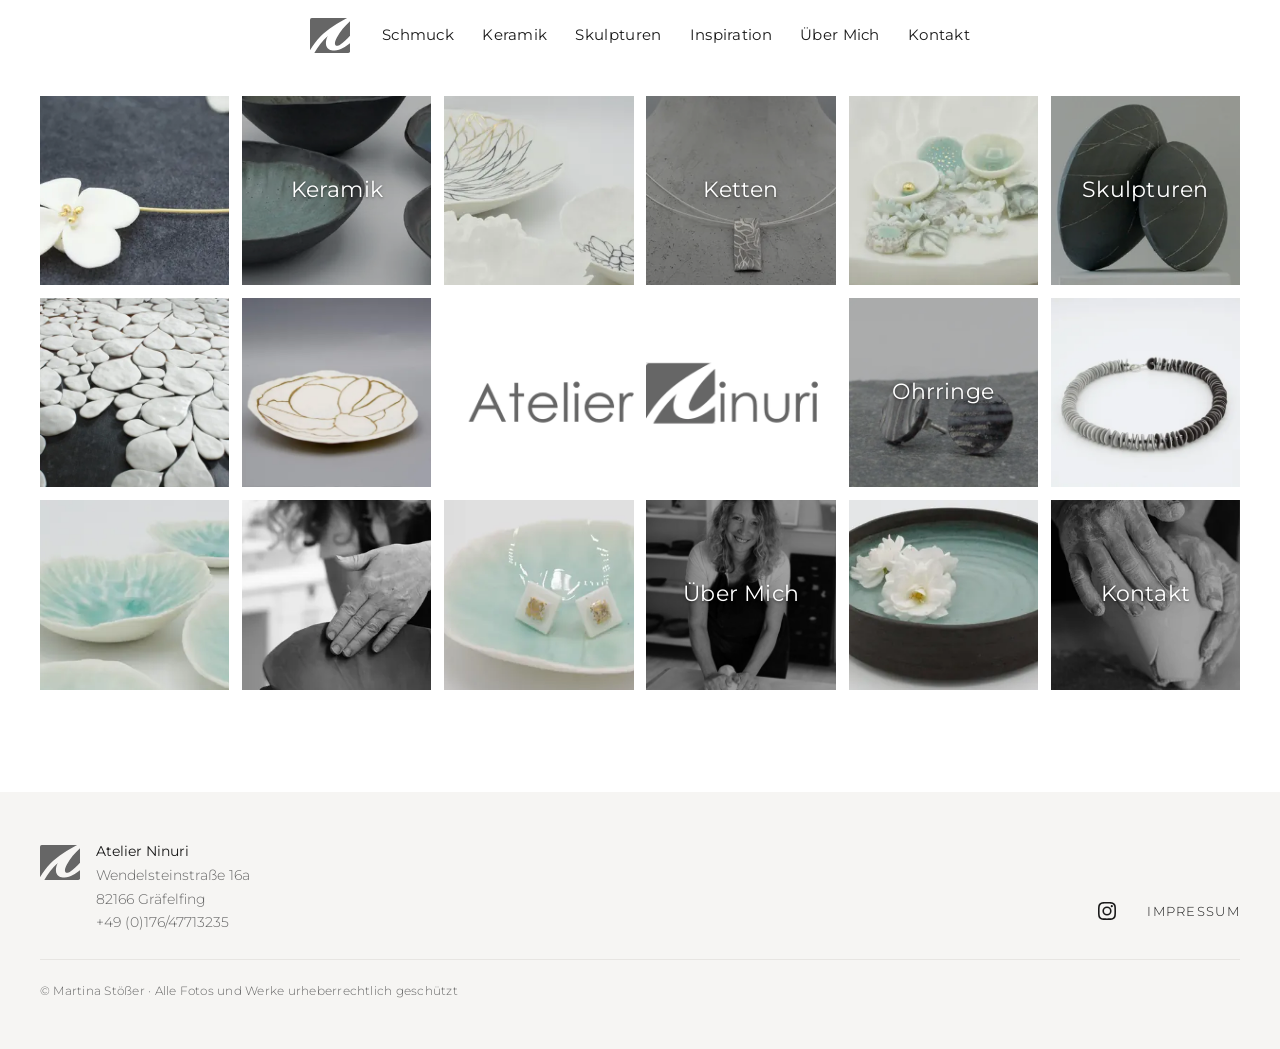
==== commit 8331194f: "New logo mark as SVG: three curves, rounded corners, transparent n The mark is rebuilt from three Be" ====
--- a/index.html
+++ b/index.html
@@ -24,7 +24,7 @@
 
   <header class="site-header">
     <div class="wrap header-inner">
-      <a class="brand" href="./" aria-current="page"><img src="assets/img/logo.webp" width="160" height="140" alt="Atelier Ninuri – Startseite"></a>
+      <a class="brand" href="./" aria-current="page"><img src="assets/img/logo.svg" width="160" height="140" alt="Atelier Ninuri – Startseite"></a>
       <button class="nav-toggle" type="button" aria-expanded="false" aria-controls="site-nav">
         <span class="nav-toggle-text">Menü</span><span class="burger" aria-hidden="true"></span>
       </button>
@@ -69,7 +69,7 @@
   <footer class="site-footer">
     <div class="wrap footer-inner">
       <div class="footer-brand">
-        <img src="assets/img/logo.webp" width="160" height="140" loading="lazy" alt="">
+        <img src="assets/img/logo.svg" width="160" height="140" loading="lazy" alt="">
         <p><strong>Atelier Ninuri</strong><br>Wendelsteinstraße 16a<br>82166 Gräfelfing<br><a href="tel:+4917647713235">+49 (0)176/47713235</a></p>
       </div>
       <div class="footer-links">
--- a/css/style.css
+++ b/css/style.css
@@ -297,19 +297,18 @@
 .split-text > :first-child { margin-top: 0; }
 .split-text p { margin: 0 0 1.1em; max-width: 34em; }
 .split-reverse .split-media { order: 2; }
-/* Über mich: the square photo grows to the height of the text beside it,
-   trimmed at the sides; the face sits in the upper part */
-.split-fill { align-items: stretch; grid-template-columns: minmax(0, 5fr) minmax(0, 6fr); }
-.split-fill .split-media { position: relative; min-height: 100%; }
-.split-fill .split-media img { position: absolute; inset: 0; width: 100%; height: 100%; object-fit: cover; object-position: 50% 20%; }
-.split-fill .split-text { align-self: center; }
+/* Über mich: photo shown whole and square. Beside the text it only balances
+   from about 1100 px; below that photo and text stack, centred */
+@media (max-width: 1100px) {
+  .split-about { grid-template-columns: 1fr; justify-items: center; }
+  .split-about .split-media, .split-about .split-text { width: 100%; max-width: 560px; }
+}
 .lead-name { margin-bottom: 1.25rem !important; font-size: clamp(1.15rem, .6vw + 1rem, 1.4rem); font-weight: 400; line-height: 1.3; }
 .contact-lines a { text-decoration: none; }
 .contact-lines a:hover { text-decoration: underline; }
 @media (max-width: 760px) {
   .split { grid-template-columns: 1fr; }
   .split-reverse .split-media { order: 0; }
-  .split-fill .split-media { aspect-ratio: 1; }
 }
 
 .events { list-style: none; margin: 0; padding: 0; text-align: center; }
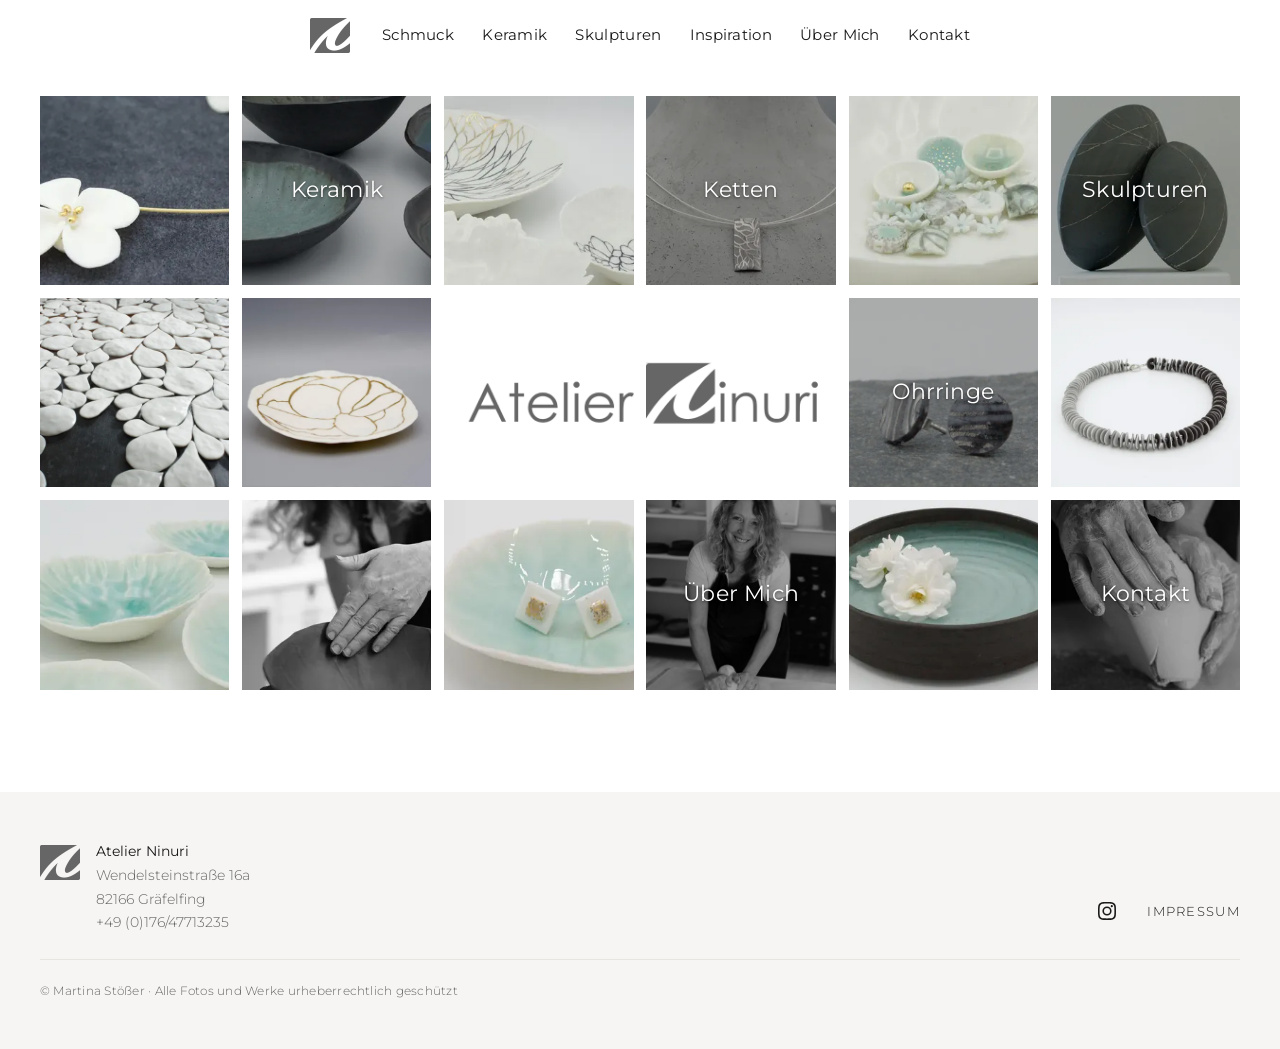
==== commit bd960b43: "Logo: crisper in menu and footer, cleaner leg edge under the fork Menu and footer use a 160 px image" ====
--- a/index.html
+++ b/index.html
@@ -24,7 +24,7 @@
 
   <header class="site-header">
     <div class="wrap header-inner">
-      <a class="brand" href="./" aria-current="page"><img src="assets/img/logo.svg" width="160" height="140" alt="Atelier Ninuri – Startseite"></a>
+      <a class="brand" href="./" aria-current="page"><img src="assets/img/logo.webp" width="160" height="140" alt="Atelier Ninuri – Startseite"></a>
       <button class="nav-toggle" type="button" aria-expanded="false" aria-controls="site-nav">
         <span class="nav-toggle-text">Menü</span><span class="burger" aria-hidden="true"></span>
       </button>
@@ -69,7 +69,7 @@
   <footer class="site-footer">
     <div class="wrap footer-inner">
       <div class="footer-brand">
-        <img src="assets/img/logo.svg" width="160" height="140" loading="lazy" alt="">
+        <img src="assets/img/logo.webp" width="160" height="140" loading="lazy" alt="">
         <p><strong>Atelier Ninuri</strong><br>Wendelsteinstraße 16a<br>82166 Gräfelfing<br><a href="tel:+4917647713235">+49 (0)176/47713235</a></p>
       </div>
       <div class="footer-links">
